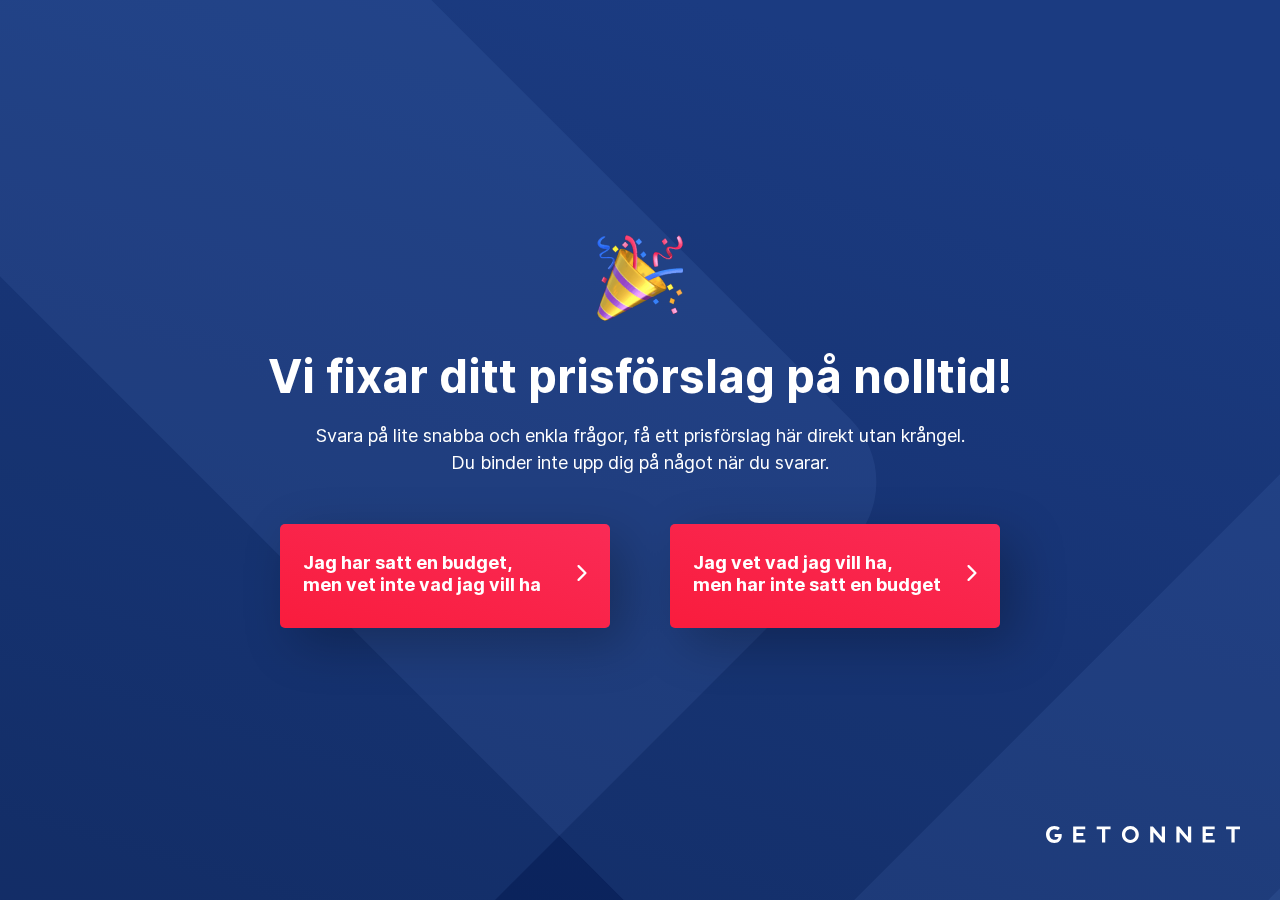
==== norway/index.html @ ba024a78 "further changes" ====
<!doctype html>
<html lang="en">

<head>
    <meta charset="UTF-8">
    <meta name="viewport"
          content="width=device-width, user-scalable=no, initial-scale=1.0, maximum-scale=1.0, minimum-scale=1.0">
    <meta http-equiv="X-UA-Compatible" content="ie=edge">
    <title>Pricing Calculator | GetOnNet</title>
    <!-- font import -->
    <link rel="stylesheet" href="css/inter.css">
    <!-- main styles -->
    <link rel="stylesheet" href="css/app.css">
</head>

<body>
    <!-- START price form -->
    <section id="price-form" data-active-page="1">
        <div class="container">

            <!-- START Header -->
            <div class="header">
                <button id="go-back-btn">
                    <span class="icon">
                        <svg width="8" height="14" viewBox="0 0 8 14" fill="none" xmlns="http://www.w3.org/2000/svg"><path d="M0.287828 6.30489L6.3223 0.28734C6.70617 -0.0956467 7.32854 -0.0956468 7.71222 0.28734C8.09593 0.669986 8.09593 1.2906 7.71222 1.67322L2.37264 6.99783L7.71206 12.3223C8.09577 12.7051 8.09577 13.3256 7.71206 13.7083C7.32835 14.0911 6.70601 14.0911 6.32215 13.7083L0.287673 7.69062C0.0958184 7.4992 -5.89821e-07 7.24859 -6.11741e-07 6.99786C-6.33671e-07 6.74701 0.0960043 6.49622 0.287828 6.30489Z" fill="white"/></svg>
                    </span>
                    <span class="text">Tidigare fråga</span>
                </button>
            </div>
            <!-- END Body -->

            <!-- START Body -->
            <div class="body">

                <!-- === START page 1 === -->
                <div id="page-1" class="form-page show">
                    <div class="icon">
                        <img src="img/page-1-top-icon.png" alt="page one top icon">
                    </div>

                    <div class="section-text">
                        <h2 class="section-title">Vi fixar ditt prisförslag på nolltid!</h2>
                        <p class="para">
                            Svara på lite snabba och enkla frågor, få ett prisförslag här direkt utan krångel.<br />
                            Du binder inte upp dig på något när du svarar.
                        </p>
                    </div>

                    <div class="section-options" id="options-1">
                        <button class="option-button" data-target-page="12" data-form-target="has-budget">
                            <span class="text">
                                Jag har satt en budget,<br>
                                men vet inte vad jag vill ha
                            </span>
                            <span class="iocn">
                                <svg width="10" height="16" viewBox="0 0 10 16" fill="none" xmlns="http://www.w3.org/2000/svg"><path d="M9.23216 8.79208L2.3524 15.6716C1.91477 16.1095 1.20521 16.1095 0.767791 15.6716C0.330333 15.2342 0.330333 14.5246 0.767791 14.0872L6.85532 7.99988L0.767968 1.91276C0.330509 1.47513 0.330509 0.765684 0.767968 0.328226C1.20543 -0.109409 1.91494 -0.109409 2.35258 0.328226L9.23234 7.20786C9.45107 7.4267 9.56031 7.7132 9.56031 7.99985C9.56031 8.28663 9.45086 8.57335 9.23216 8.79208Z" fill="white"/></svg>
                            </span>
                        </button>

                        <button class="option-button" data-target-page="2" data-form-target="no-budget">
                            <span class="text">
                                Jag vet vad jag vill ha,<br>
                                men har inte satt en budget
                            </span>
                            <span class="iocn">
                                <svg width="10" height="16" viewBox="0 0 10 16" fill="none" xmlns="http://www.w3.org/2000/svg"><path d="M9.23216 8.79208L2.3524 15.6716C1.91477 16.1095 1.20521 16.1095 0.767791 15.6716C0.330333 15.2342 0.330333 14.5246 0.767791 14.0872L6.85532 7.99988L0.767968 1.91276C0.330509 1.47513 0.330509 0.765684 0.767968 0.328226C1.20543 -0.109409 1.91494 -0.109409 2.35258 0.328226L9.23234 7.20786C9.45107 7.4267 9.56031 7.7132 9.56031 7.99985C9.56031 8.28663 9.45086 8.57335 9.23216 8.79208Z" fill="white"/></svg>
                            </span>
                        </button>
                    </div>
                </div>
                <!-- === END page 1 === -->

                <!-- === START page 2 === -->
                <div id="page-2" class="form-page">
                    <div class="icon small-mobile">
                        <svg width="167" height="154" viewBox="0 0 167 154" fill="none" xmlns="http://www.w3.org/2000/svg"><g filter="url(#filter0_d)"><path d="M153.29 2.41992H13.7099C9.76522 2.41992 6.42743 5.74708 6.42743 9.67918V137.019C6.42743 140.951 9.76522 144.278 13.7099 144.278H153.29C157.235 144.278 160.572 140.951 160.572 137.019V9.67918C160.269 5.74708 157.235 2.41992 153.29 2.41992Z" stroke="white" stroke-width="3" stroke-miterlimit="10" stroke-linecap="round" stroke-linejoin="round"/><path d="M6.42743 26.0127H160.269" stroke="white" stroke-width="3" stroke-miterlimit="10" stroke-linecap="round" stroke-linejoin="round"/><path d="M22.8129 18.1484C24.9915 18.1484 26.7575 16.3879 26.7575 14.2163C26.7575 12.0446 24.9915 10.2842 22.8129 10.2842C20.6343 10.2842 18.8682 12.0446 18.8682 14.2163C18.8682 16.3879 20.6343 18.1484 22.8129 18.1484Z" fill="white"/><path d="M35.5572 18.1484C37.7358 18.1484 39.5019 16.3879 39.5019 14.2163C39.5019 12.0446 37.7358 10.2842 35.5572 10.2842C33.3786 10.2842 31.6125 12.0446 31.6125 14.2163C31.6125 16.3879 33.3786 18.1484 35.5572 18.1484Z" fill="white"/><path d="M48.3015 18.1484C50.48 18.1484 52.2461 16.3879 52.2461 14.2163C52.2461 12.0446 50.48 10.2842 48.3015 10.2842C46.1229 10.2842 44.3568 12.0446 44.3568 14.2163C44.3568 16.3879 46.1229 18.1484 48.3015 18.1484Z" fill="white"/><path d="M59.5285 100.42L40.7156 85.9013L59.5285 71.0803" stroke="white" stroke-width="3" stroke-miterlimit="10" stroke-linecap="round" stroke-linejoin="round"/><path d="M107.471 71.0803L126.284 85.9013L107.471 100.42" stroke="white" stroke-width="3" stroke-miterlimit="10" stroke-linecap="round" stroke-linejoin="round"/><path d="M77.7347 111.309L89.2652 60.4939" stroke="white" stroke-width="3" stroke-miterlimit="10" stroke-linecap="round" stroke-linejoin="round"/></g><defs><filter id="filter0_d" x="0" y="0" width="167" height="155" filterUnits="userSpaceOnUse" color-interpolation-filters="sRGB"><feFlood flood-opacity="0" result="BackgroundImageFix"/><feColorMatrix in="SourceAlpha" type="matrix" values="0 0 0 0 0 0 0 0 0 0 0 0 0 0 0 0 0 0 127 0"/><feOffset dy="4"/><feGaussianBlur stdDeviation="2"/><feColorMatrix type="matrix" values="0 0 0 0 0 0 0 0 0 0 0 0 0 0 0 0 0 0 0.25 0"/><feBlend mode="normal" in2="BackgroundImageFix" result="effect1_dropShadow"/><feBlend mode="normal" in="SourceGraphic" in2="effect1_dropShadow" result="shape"/></filter></defs></svg>
                    </div>

                    <div class="section-text">
                        <h2 class="section-title">Hur många sidor behöver din hemsida?</h2>
                        <p class="para">
                            Exempel på sidor kan vara Hem, Om oss, Tjänster, Kontakt etc.
                        </p>
                    </div>

                    <div class="section-options" id="options-2">
                        <button class="option-button" data-target-page="3" data-price="7000"
                                data-price-name="page2" data-formval="1-3" data-formkey="4">
                            <span class="text">1-3</span>
                        </button>

                        <button class="option-button" data-target-page="3" data-price="13000"
                                data-price-name="page2" data-formval="3-5" data-formkey="4">
                            <span class="text">3-5</span>
                        </button>

                        <button class="option-button" data-target-page="3" data-price="17000"
                                data-price-name="page2" data-formval="5-10" data-formkey="4">
                            <span class="text">5-10</span>
                        </button>

                        <button class="option-button" data-target-page="3" data-price="25000"
                                data-price-name="page2" data-formval="10+" data-formkey="4">
                            <span class="text">10+</span>
                        </button>
                    </div>
                </div>
                <!-- === END page 2 === -->

                <!-- === START page 3 === -->
                <div id="page-3" class="form-page">
                    <div class="icon">
                        <img src="img/page-3-image.png" alt="browsers">
                    </div>

                    <div class="section-text">
                        <h2 class="section-title">Vilken typ av webbdesign är du ute efter?</h2>
                        <p class="para">
                            Våra designers är med er från början till slut i vår process.
                        </p>
                    </div>

                    <div class="section-options" id="options-3">

                        <button class="option-button-3" data-price="3000" data-formval="Enkelt">
                            <label>
                                <input type="radio" name="kind-of-design" checked>
                                <span class="text">Enkelt</span>
                                <span class="tooltip">
                                    Med <b>hög kvalité</b> går vi genom er design i flera instanser, för att det ska bli exakt så ni tänkt er.
                                </span>
                            </label>
                        </button>

                        <button class="option-button-3" data-price="5000" data-formval="Delikat">
                            <label>
                                <input type="radio" name="kind-of-design">
                                <span class="text">Delikat</span>
                                <span class="tooltip">
                                    Med <b>hög kvalité</b> går vi genom er design i flera instanser, för att det ska bli exakt så ni tänkt er.
                                </span>
                            </label>
                        </button>

                        <button class="option-button-3" data-price="10000" data-formval="Modern">
                            <label>
                                <input type="radio" name="kind-of-design">
                                <span class="text">Modern</span>
                                <span class="tooltip">
                                    Med <b>hög kvalité</b> går vi genom er design i flera instanser, för att det ska bli exakt så ni tänkt er.
                                </span>
                            </label>
                        </button>

                        <button class="option-button-3" data-price="20000" data-formval="Hög kvalité">
                            <label>
                                <input type="radio" name="kind-of-design">
                                <span class="text">Hög kvalité</span>
                                <span class="tooltip">
                                    Med <b>hög kvalité</b> går vi genom er design i flera instanser, för att det ska bli exakt så ni tänkt er.
                                </span>
                            </label>
                        </button>

                        <button class="option-button-3" data-price="100000" data-formval="Världsklass">
                            <label>
                                <input type="radio" name="kind-of-design">
                                <span class="text">Världsklass</span>
                                <span class="tooltip">
                                    Med <b>hög kvalité</b> går vi genom er design i flera instanser, för att det ska bli exakt så ni tänkt er.
                                </span>
                            </label>
                        </button>
                    </div>

                    <div class="cta">
                        <!-- default price and design quality -->
                        <button class="option-button"
                                data-target-page="4" data-price="3000"
                                data-price-name="page3" data-formval="Enkelt" data-formkey="5">
                            Nästa
                        </button>
                    </div>
                </div>
                <!-- === END page 3 === -->

                <!-- === START page 4 === -->
                <div id="page-4" class="form-page">
                    <div class="icon">
                        <img src="img/page-4-icon.png" alt="browsers">
                    </div>

                    <div class="section-text">
                        <h2 class="section-title">Ska hemsidan ta emot betalningar?</h2>
                        <p class="para">
                            Som till exempel en webbshop eller försäljning av en tjänst eller produkt.
                        </p>
                    </div>

                    <div class="section-options" id="options-4">
                        <button class="option-button" data-target-page="5" data-price="20000"
                                data-price-name="page4" data-formval="Ja" data-formkey="6">
                            <span class="text">Ja</span>
                        </button>

                        <button class="option-button" data-target-page="5" data-price="0"
                                data-price-name="page4" data-formval="Nej" data-formkey="6">
                            <span class="text">Nej</span>
                        </button>
                    </div>
                </div>
                <!-- === END page 4 === -->

                <!-- === START page 5 === -->
                <div id="page-5" class="form-page">
                    <div class="icon small-mobile">
                        <img src="img/page-5-icon.png" alt="browsers">
                    </div>

                    <div class="section-text">
                        <h2 class="section-title">Behöver du hjälp att ta fram inehåll till hemsidan?</h2>
                        <p class="para">
                            Som till exempel texter, bilder, illustrationer, filmer etc.
                        </p>
                    </div>

                    <div class="section-options" id="options-5">
                        <button class="option-button" data-target-page="7" data-price="0"
                                data-price-name="page5" data-formval="Gör själv" data-formkey="7">
                            <span class="text">Gör själv</span>
                        </button>

                        <button class="option-button" data-target-page="6" data-price="0"
                                data-price-name="page5" data-formval="Behöver hjälp" data-formkey="7">
                            <span class="text">Behöver hjälp</span>
                        </button>
                    </div>
                </div>
                <!-- === END page 5 === -->

                <!-- === START page 6 === -->
                <div id="page-6" class="form-page">
                    <div class="icon">
                        <!-- <img src="img/page-5-icon.png" alt="browsers"> -->
                    </div>

                    <div class="section-text">
                        <h2 class="section-title">Vad för typ av innehåll behöver du?</h2>
                        <p class="para">
                            Vi har lång erfarenhet av att producera innehåll tilll hemsidor.
                        </p>
                    </div>

                    <div class="section-options" id="options-6">
                        <div class="check-option">
                            <input type="checkbox" name="extra-assets" id="asset-text"
                                   value="5000" data-formval="Text" data-formkey="8.1">
                            <label for="asset-text">Text</label>
                        </div>

                        <div class="check-option">
                            <input type="checkbox" name="extra-assets" id="asset-blide-photo"
                                   value="3000" data-formval="Bilder/Foto" data-formkey="8.2">
                            <label for="asset-blide-photo">Bilder/Foto</label>
                        </div>

                        <div class="check-option">
                            <input type="checkbox" name="extra-assets" id="asset-film-video"
                                   value="15000" data-formval="Film/Video" data-formkey="8.3">
                            <label for="asset-film-video">Film/Video</label>
                        </div>
                    </div>

                    <div class="cta">
                        <button class="option-button" data-target-page="7"
                                data-price="0" data-price-name="page6" data-formval="[]">
                            <span class="text">Nästa</span>
                        </button>
                    </div>
                </div>
                <!-- === END page 6 === -->


                <!-- === START page 7 === -->
                <div id="page-7" class="form-page">
                    <div class="icon">
                        <img src="img/page-7-icon.png" alt="browsers">
                    </div>

                    <div class="section-text">
                        <h2 class="section-title">Ska hemsidan integreras med något annat system?</h2>
                        <p class="para">
                            Som till exempel ordersystem.
                        </p>
                    </div>

                    <div class="section-options" id="options-7">
                        <button class="option-button option-button--small" data-target-page="8"
                                data-price="10000" data-price-name="page7" data-formval="Ja" data-formkey="9">
                            <span class="text">Ja</span>
                        </button>

                        <button class="option-button option-button--small" data-target-page="8"
                                data-price="0" data-price-name="page7" data-formval="Nej" data-formkey="9">
                            <span class="text">Nej</span>
                        </button>

                        <button class="option-button option-button--small" data-target-page="8"
                                data-price="0" data-price-name="page7" data-formval="Vet ej" data-formkey="9">
                            <span class="text">Vet ej</span>
                        </button>
                    </div>
                </div>
                <!-- === END page 7 === -->

                <!-- === START page 8 === -->
                <div id="page-8" class="form-page">
                    <div class="icon">
                        <!-- <img src="img/page-7-icon.png" alt="browsers"> -->
                    </div>

                    <div class="section-text">
                        <h2 class="section-title">Behöver du support & hosting efter sidan är levererad?</h2>
                        <p class="para">
                            Med våra support & hosting paket sköter vi underhåll, hosting & uppdatering av hemsidan,<br>
                            så ni kan fokusera på det ni är bäst på.
                        </p>
                    </div>

                    <div class="section-options" id="options-8">
                        <button class="option-button option-button--small" data-target-page="9"
                                data-formval="Ja" data-formkey="10">
                            <span class="text">Ja</span>
                        </button>

                        <button class="option-button option-button--small" data-target-page="10"
                                data-formval="Nej" data-formkey="10">
                            <span class="text">Nej</span>
                        </button>

                        <button class="option-button option-button--small" data-target-page="10"
                                data-formval="Vet ej" data-formkey="10">
                            <span class="text">Vet ej</span>
                        </button>
                    </div>
                </div>
                <!-- === END page 8 === -->

                <!-- === START page 9 === -->
                <div id="page-9" class="form-page">
                    <div class="icon">
                        <!-- <img src="img/page-7-icon.png" alt="browsers"> -->
                    </div>

                    <div class="section-text">
                        <h2 class="section-title">Vilket av våra paket tror du skulle passa dig bäst?</h2>
                        <p class="para">
                            Lorem ipsum dolor.
                        </p>
                    </div>

                    <div class="section-options" id="options-9">
                        <!-- price plan START -->
                        <label class="card-check" data-formval="Start" data-formkey="11">
                            <input type="radio" name="select-price">

                            <span class="card">
                                <span class="plan-header">
                                    <span class="plan-title">Start</span>
                                    <span class="plan-price">
                                        <span class="num">99 kr</span>
                                        <span class="time">/ månad</span>
                                    </span>
                                </span>

                                <span class="plan-details">
                                    <span class="plan-details-line">
                                        <span class="left">Webhotell</span>
                                        <span class="right">10GB + Mailboks</span>
                                    </span>

                                    <span class="plan-details-line">
                                        <span class="left">Support</span>
                                        <span class="right">1 time/mnd</span>
                                    </span>

                                    <span class="plan-details-line">
                                        <span class="left">Support respons</span>
                                        <span class="right">Innen 24 timer</span>
                                    </span>

                                    <span class="plan-selected">
                                        <span class="icon">
                                            <svg width="6" height="6" viewBox="0 0 6 6" fill="none" xmlns="http://www.w3.org/2000/svg"><path d="M5.25532 1.06327L2.28133 4.06011L0.922349 2.68918C0.761504 2.52692 0.502182 2.52692 0.341337 2.68918C0.180492 2.85144 0.180492 3.11304 0.341337 3.2753L1.98918 4.93763C2.06796 5.01711 2.173 5.06016 2.27804 5.06016C2.38309 5.06016 2.48813 5.02042 2.56691 4.93763L5.83633 1.64608C5.99718 1.48382 5.99718 1.22222 5.83633 1.05996C5.67549 0.901014 5.41617 0.901014 5.25532 1.06327Z" fill="white"/></svg>
                                        </span>
                                        <span class="text">Gratis migrering</span>
                                    </span>
                                </span>
                            </span>
                        </label>
                        <!-- price plan END -->
                        <!-- price plan START -->
                        <label class="card-check" data-formval="Business" data-formkey="11">
                            <input type="radio" name="select-price" checked>

                            <span class="card">
                                <span class="plan-header">
                                    <span class="plan-title">Business</span>
                                    <span class="plan-price">
                                        <span class="num">499 kr</span>
                                        <span class="time">/ månad</span>
                                    </span>
                                </span>

                                <span class="plan-details">
                                    <span class="plan-details-line">
                                        <span class="left">Webhotell</span>
                                        <span class="right">20GB + Mailboks</span>
                                    </span>

                                    <span class="plan-details-line">
                                        <span class="left">Support</span>
                                        <span class="right">2 time/mnd</span>
                                    </span>

                                    <span class="plan-details-line">
                                        <span class="left">Support respons</span>
                                        <span class="right">Innen 8 timer</span>
                                    </span>

                                    <span class="plan-selected">
                                        <span class="icon">
                                            <svg width="6" height="6" viewBox="0 0 6 6" fill="none" xmlns="http://www.w3.org/2000/svg"><path d="M5.25532 1.06327L2.28133 4.06011L0.922349 2.68918C0.761504 2.52692 0.502182 2.52692 0.341337 2.68918C0.180492 2.85144 0.180492 3.11304 0.341337 3.2753L1.98918 4.93763C2.06796 5.01711 2.173 5.06016 2.27804 5.06016C2.38309 5.06016 2.48813 5.02042 2.56691 4.93763L5.83633 1.64608C5.99718 1.48382 5.99718 1.22222 5.83633 1.05996C5.67549 0.901014 5.41617 0.901014 5.25532 1.06327Z" fill="white"/></svg>
                                        </span>
                                        <span class="text">Gratis migrering</span>
                                    </span>
                                </span>
                            </span>
                        </label>
                        <!-- price plan END -->
                        <!-- price plan START -->
                        <label class="card-check" data-formval="Pro" data-formkey="11">
                            <input type="radio" name="select-price">

                            <span class="card">
                                <span class="plan-header">
                                    <span class="plan-title">Pro</span>
                                    <span class="plan-price">
                                        <span class="num">990 kr</span>
                                        <span class="time">/ månad</span>
                                    </span>
                                </span>

                                <span class="plan-details">
                                    <span class="plan-details-line">
                                        <span class="left">Webhotell</span>
                                        <span class="right">50GB + Mailboks</span>
                                    </span>

                                    <span class="plan-details-line">
                                        <span class="left">Support</span>
                                        <span class="right">3 time/mnd</span>
                                    </span>

                                    <span class="plan-details-line">
                                        <span class="left">Support respons</span>
                                        <span class="right">Innen 4 timer</span>
                                    </span>

                                    <span class="plan-selected">
                                        <span class="icon">
                                            <svg width="6" height="6" viewBox="0 0 6 6" fill="none" xmlns="http://www.w3.org/2000/svg"><path d="M5.25532 1.06327L2.28133 4.06011L0.922349 2.68918C0.761504 2.52692 0.502182 2.52692 0.341337 2.68918C0.180492 2.85144 0.180492 3.11304 0.341337 3.2753L1.98918 4.93763C2.06796 5.01711 2.173 5.06016 2.27804 5.06016C2.38309 5.06016 2.48813 5.02042 2.56691 4.93763L5.83633 1.64608C5.99718 1.48382 5.99718 1.22222 5.83633 1.05996C5.67549 0.901014 5.41617 0.901014 5.25532 1.06327Z" fill="white"/></svg>
                                        </span>
                                        <span class="text">Gratis migrering</span>
                                    </span>
                                </span>
                            </span>
                        </label>
                        <!-- price plan END -->
                        <!-- price plan START -->
                        <label class="card-check" data-formval="Custom" data-formkey="11">
                            <input type="radio" name="select-price">

                            <span class="card">
                                <span class="plan-header">
                                    <span class="plan-title">Custom</span>
                                    <span class="plan-price">
                                        <span class="num">1990 kr</span>
                                        <span class="time">/ månad</span>
                                    </span>
                                </span>

                                <span class="plan-details">
                                    <span class="plan-details-line">
                                        <span class="left">Webhotell</span>
                                        <span class="right">100GB + Mailboks</span>
                                    </span>

                                    <span class="plan-details-line">
                                        <span class="left">Support</span>
                                        <span class="right">10 time/mnd</span>
                                    </span>

                                    <span class="plan-details-line">
                                        <span class="left">Support respons</span>
                                        <span class="right">Innen 4 timer</span>
                                    </span>

                                    <span class="plan-selected">
                                        <span class="icon">
                                            <svg width="6" height="6" viewBox="0 0 6 6" fill="none" xmlns="http://www.w3.org/2000/svg"><path d="M5.25532 1.06327L2.28133 4.06011L0.922349 2.68918C0.761504 2.52692 0.502182 2.52692 0.341337 2.68918C0.180492 2.85144 0.180492 3.11304 0.341337 3.2753L1.98918 4.93763C2.06796 5.01711 2.173 5.06016 2.27804 5.06016C2.38309 5.06016 2.48813 5.02042 2.56691 4.93763L5.83633 1.64608C5.99718 1.48382 5.99718 1.22222 5.83633 1.05996C5.67549 0.901014 5.41617 0.901014 5.25532 1.06327Z" fill="white"/></svg>
                                        </span>
                                        <span class="text">Gratis migrering</span>
                                    </span>
                                </span>
                            </span>
                        </label>
                        <!-- price plan END -->
                    </div>

                    <div class="cta">
                        <button id="show-price-btn" class="option-button option-button--small"
                                data-target-page="10" data-formval="Business" data-formkey="11">
                            <span class="text">Nästa</span>
                        </button>
                    </div>
                </div>
                <!-- === END page 9 === -->

                <!-- === START page 10 === -->
                <div id="page-10" class="form-page">
                    <div class="icon">
                        <!-- <img src="img/page-7-icon.png" alt="browsers"> -->
                    </div>

                    <div class="section-text">
                        <h2 class="section-title">Ditt resultat</h2>

                        <div id="total-price">
                            <div class="text">Hemsida från:</div>
                            <div class="num" id="display-project-total">19 995 kr</div>
                        </div>

                        <p class="para">
                            Baserat på de kriterier du har fyllt i, har vi svårt att ge dig ett exakt pris online. För att kunna ge dig ett exakt pris erbjuder vi dig en <b>kostandsfri</b> konsultation och offert.
                            <br>
                            <br>
                            Fyll i formuläret här under så kontakta vi dig och har ett <b>förutsättningslöst</b> samtal!
                        </p>
                    </div>

                    <div class="section-options" id="options-10">
                        <form class="options-form-wrap" id="main-form">
                            <div id="price-badge">
                                <div class="text">JUST NU</div>
                                <div class="num">2995:-</div>
                                <div class="text">RABATT</div>
                            </div>

                            <div class="field">
                                <input type="text" placeholder="Namn" id="name" data-formkey="16" required>
                            </div>

                            <div class="field">
                                <input type="tel" placeholder="Telefon" id="phone" data-formkey="14" required>
                            </div>

                            <div class="field">
                                <input type="email" placeholder="E-post" id="email" data-formkey="13" required>
                            </div>

                            <button class="form_submit_btn" type="submit">
                                <span class="text">Skicka</span>
                            </button>

                            <div class="para">
                                Du förbinder dig inte till något när du fyller i formuläret. Genom att klicka på knappen accepterar du vår
                                <a href="#">integritetspolicy</a>. För att kunna ge en offert med exakt pris behöver vi kunna kontakta dig.
                            </div>
                        </form>
                    </div>
                </div>
                <!-- === END page 10 === -->

                <!-- === START page 11 === -->
                <div id="page-11" class="form-page">
                    <div class="icon">
                        <svg width="100" height="100" viewBox="0 0 100 100" fill="none" xmlns="http://www.w3.org/2000/svg">
                            <path fill-rule="evenodd" clip-rule="evenodd" d="M0 50C0 22.4288 22.4308 0 50 0C77.5692 0 100 22.4288 100 50C100 77.5712 77.5692 100 50 100C22.4308 100 0 77.5712 0 50ZM3.84615 50C3.84615 75.4481 24.5519 96.1538 50 96.1538C75.4481 96.1538 96.1538 75.4481 96.1538 50C96.1538 24.5519 75.4481 3.84615 50 3.84615C24.5519 3.84615 3.84615 24.5519 3.84615 50Z" fill="white"/>
                            <path d="M73.5611 29.4923L44.0053 62.7423L26.1995 48.4981C25.3726 47.8346 24.1592 47.9711 23.4976 48.7981C22.8342 49.6288 22.9688 50.8384 23.7976 51.5019L43.0284 66.8865C43.3822 67.1692 43.8072 67.3077 44.2303 67.3077C44.7611 67.3077 45.2899 67.0884 45.6688 66.6615L76.438 32.0461C77.1438 31.2538 77.0726 30.0365 76.2784 29.3327C75.4822 28.625 74.2688 28.6961 73.5611 29.4923Z" fill="white"/>
                        </svg>
                    </div>

                    <div class="section-text">
                        <h2 class="section-title">
                            <b>Allt klart!</b>
                            <br>
                            Din förfrågan är mottagen.
                        </h2>
                        <p class="para">
                            Vi kommer återkomma till dig så fort som möjligt så vi kan ge dig en slutgiltig offert.
                        </p>
                    </div>

                    <div class="section-options" id="options-11">
                        <a href="https://getonnet.se/" class="mpf-btn">
                            <span class="text">Till Getonnet.se</span>
                        </a>
                    </div>
                </div>
                <!-- === END page 11 === -->

                <!-- ============================= form 1 END ==================== -->

                <!-- ============================= form 2 START ====================== -->

                <!-- === START page 12 === -->
                <div id="page-12" class="form-page">
                    <div class="icon">
                        <img src="img/page-12-icon-rocket.png" alt="">
                    </div>

                    <div class="section-text">
                        <h2 class="section-title">
                            När vill du sätta igång ditt projekt?
                        </h2>
                        <p class="para">
                            Observera vid express leverans kommer priset öka något.
                        </p>
                    </div>

                    <div class="section-options" id="options-12">
                        <button class="option-button" data-target-page="13" data-price="0"
                                data-price-name="page12" data-formval="Ingen brådska" data-formkey="1">
                            <span class="text">Ingen brådska</span>
                        </button>
                        <button class="option-button" data-target-page="13" data-price="0"
                                data-price-name="page12" data-formval="Så fort som möjligt" data-formkey="1">
                            <span class="text">Så fort som möjligt</span>
                        </button>
                        <button class="option-button" data-target-page="13" data-price="0"
                                data-price-name="page12" data-formval="Nu! (Express leverans)" data-formkey="1">
                            <span class="text">Nu! (Express leverans)</span>
                        </button>
                    </div>
                </div>
                <!-- === END page 12 === -->

                <!-- === START page 13 === -->
                <div id="page-13" class="form-page">
                    <div class="icon">
                        <!-- <img src="img/page-7-icon.png" alt="">-->
                    </div>

                    <div class="section-text">
                        <h2 class="section-title">
                            Vad är din budget för projektet?
                        </h2>
                        <p class="para">
                            Ange din ungefärliga budget för det här projektet.
                        </p>
                    </div>

                    <div class="section-options" id="options-13">
                        <button class="option-button" data-target-page="14" data-price="0"
                                data-price-name="page13" data-formval="0 - 30 000 kr" data-formkey="2">
                            <span class="icon">
                                <svg width="47" height="28" viewBox="0 0 47 28" fill="none" xmlns="http://www.w3.org/2000/svg"><path d="M0 5V11.7C0 15.4 11.8 16.7 19.7 16.7C26.7 16.7 36.8 15.7 39 12.9C44.4 13.9 45.6 15.1 45.6 15.5C45.6 16.7 39.3 19 27.3 19C22.2 19 17.2 18.5 13.7 17.7H13.6C13.6 17.7 13.6 17.7 13.5 17.7C13.5 17.7 13.5 17.7 13.4 17.7C13.3 17.7 13.3 17.7 13.3 17.7H13.2C13.2 17.7 13.1 17.7 13.1 17.8L13 17.9C13 17.9 13 18 12.9 18C12.9 18 12.9 18.1 12.8 18.1C12.8 18.1 12.8 18.1 12.8 18.2C12.8 18.2 12.8 18.2 12.8 18.3C12.8 18.3 12.8 18.3 12.8 18.4V24.1C10.3 23.4 9 22.7 9 22.1V17.4C9 17 8.7 16.7 8.3 16.7C7.9 16.7 7.6 17 7.6 17.4V22.1C7.6 22.2 7.6 22.3 7.6 22.4C7.9 23.1 8.3 23.6 8.7 23.9C8.8 23.9 8.8 24 8.9 24C9.1 24.1 9.2 24.2 9.4 24.3C13 26.3 21.3 27.1 27.3 27.1C35.2 27.1 47 25.8 47 22.1V15.4C47 13.6 44.4 12.3 39.4 11.4V5C39.4 1.3 27.6 0 19.7 0C11.8 0 0 1.3 0 5ZM18.4 25.1C16.9 24.9 15.5 24.7 14.4 24.4V19.2C15.6 19.5 17 19.7 18.4 19.9V25.1ZM23.9 25.6C22.4 25.5 21.1 25.4 19.8 25.3V20.1C21.1 20.2 22.5 20.3 23.9 20.4V25.6ZM34.9 25.3C33.6 25.4 32.3 25.5 30.8 25.6V22.7C30.8 22.3 30.5 22 30.1 22C29.7 22 29.4 22.3 29.4 22.7V25.7C28.7 25.7 28.1 25.7 27.4 25.7C26.7 25.7 26 25.7 25.4 25.7V20.5C26.1 20.5 26.7 20.5 27.4 20.5C29.7 20.5 32.4 20.4 34.9 20.1V25.3ZM40.4 24.5C39.2 24.8 37.9 25 36.3 25.2V20C37.7 19.8 39.1 19.6 40.4 19.4V24.5ZM45.6 17.5V22.1C45.6 22.7 44.3 23.4 41.8 24.1V18.9C43.4 18.5 44.7 18.1 45.6 17.5ZM28.7 9.5C32.6 9 36.1 8.2 38 7V11.6C38 12.2 36.7 12.9 34.2 13.6V10.7C34.2 10.3 33.9 10 33.5 10C33.1 10 32.8 10.3 32.8 10.7V14C31.6 14.3 30.3 14.5 28.7 14.7V9.5ZM23.2 9.9C24.5 9.8 25.9 9.8 27.3 9.6V14.8C26 14.9 24.7 15 23.2 15.1V9.9ZM12.2 9.6C13.5 9.7 14.9 9.8 16.2 9.9V13C16.2 13.4 16.5 13.7 16.9 13.7C17.3 13.7 17.6 13.4 17.6 13V10C18.3 10 19 10 19.6 10C20.3 10 20.9 10 21.6 10V15.2C20.9 15.2 20.3 15.2 19.6 15.2C16.8 15.2 14.3 15.1 12.1 14.9V9.6H12.2ZM6.7 8.8C8 9.1 9.3 9.3 10.7 9.4V14.6C9.2 14.4 7.8 14.2 6.7 13.9V8.8ZM1.5 7C2.4 7.6 3.7 8.1 5.3 8.5V13.7C2.8 13 1.5 12.2 1.5 11.7V7ZM1.5 5C1.5 3.8 7.8 1.5 19.8 1.5C31.7 1.5 38 3.8 38 5C38 6.2 31.7 8.5 19.7 8.5C7.7 8.5 1.5 6.2 1.5 5Z" fill="white"/></svg>
                            </span>
                            <span class="text">0 - 30 000 kr</span>
                        </button>

                        <button class="option-button" data-target-page="14" data-price="0"
                                data-price-name="page13" data-formval="30 - 50 000 kr" data-formkey="2">
                            <span class="icon">
                                <svg width="48" height="48" viewBox="0 0 48 48" fill="none" xmlns="http://www.w3.org/2000/svg"><path d="M27.4 0C19.4 0 7.6 1.3 7.6 5V11.4C2.5 12.3 0 13.7 0 15.4V22C0 25.7 11.8 27 19.7 27C26.3 27 35.5 26.1 38.5 23.7C41.9 24.5 42.8 25.5 42.8 25.8C42.8 27 36.5 29.3 24.5 29.3C17.5 29.3 10.9 28.4 7.8 27C7.4 26.8 7 27 6.8 27.4C6.6 27.8 6.8 28.2 7.2 28.4C9.1 29.2 12 29.9 15.5 30.3V35.5C14 35.3 12.6 35.1 11.4 34.8V31.6C11.4 31.2 11.1 30.9 10.7 30.9C10.3 30.9 10 31.2 10 31.6V34.5C7.5 33.8 6.2 33 6.2 32.5V29.7C6.2 29.3 5.9 29 5.5 29C5.1 29 4.8 29.3 4.8 29.7V32.5C4.8 32.8 4.9 33.1 5.1 33.4C3 34.2 2 35.1 2 36.3V43C2 46.7 13.8 48 21.7 48C22.6 48 23.6 48 24.5 48C24.6 48 24.6 48 24.6 48H24.7L24.8 47.9C24.8 47.9 24.9 47.9 24.9 47.8L25 47.7L25.1 47.6V47.5V47.4V41.5C26.5 41.4 27.9 41.4 29.2 41.2V46.4C28.8 46.4 28.4 46.5 28 46.5C27.6 46.5 27.3 46.9 27.3 47.3C27.3 47.7 27.7 48 28 48C28 48 28 48 28.1 48C32.1 47.7 41.4 46.6 41.4 43.2V37.6C41.4 37.2 41.1 36.9 40.7 36.9C40.3 36.9 40 37.2 40 37.6V43C40 43.4 38.9 44.3 36.2 45V39.9C36.9 39.7 37.5 39.5 38.1 39.3C38.5 39.2 38.7 38.7 38.5 38.4C38.4 38 37.9 37.8 37.6 38C34.2 39.2 28.1 40 21.7 40C9.7 40 3.4 37.7 3.4 36.5C3.4 36.2 4 35.5 6.3 34.8C9.7 36.9 18.3 37.7 24.5 37.7C32.4 37.7 44.2 36.4 44.2 32.7V26.1C44.2 24.7 42.6 23.6 39.4 22.7C39.4 22.6 39.5 22.4 39.5 22.3V17.6C39.5 17.2 39.2 16.9 38.8 16.9C38.4 16.9 38.1 17.2 38.1 17.6V22.3C38.1 22.9 36.8 23.6 34.3 24.3V18.6V18.5V18.4C34.3 18.4 34.3 18.4 34.3 18.3C34.3 18.3 34.3 18.2 34.2 18.2C34.2 18.2 34.2 18.1 34.1 18.1L34 18L33.9 17.9H33.8H33.7C33.7 17.9 33.7 17.9 33.6 17.9H33.5H33.4C29.9 18.7 24.9 19.2 19.8 19.2C7.8 19.2 1.5 16.9 1.5 15.7C1.5 15.3 2.7 14 8.1 13.1C10.3 15.9 20.4 16.9 27.4 16.9C35.3 16.9 47.1 15.6 47.1 11.9V5C47.1 1.3 35.3 0 27.4 0ZM30.6 40.8C32.1 40.6 33.4 40.4 34.7 40.2V45.4C33.6 45.6 32.2 45.9 30.6 46.1V40.8ZM8.6 40.2C9.9 40.5 11.2 40.7 12.7 40.8V43.9C12.7 44.3 13 44.6 13.4 44.6C13.8 44.6 14.1 44.3 14.1 43.9V40.9C16.7 41.2 19.3 41.3 21.6 41.3C22.3 41.3 23 41.3 23.6 41.3V46.5C22.9 46.5 22.3 46.5 21.6 46.5C20.9 46.5 20.2 46.5 19.6 46.5V43.5C19.6 43.1 19.3 42.8 18.9 42.8C18.5 42.8 18.2 43.1 18.2 43.5V46.4C14.2 46.2 11 45.8 8.6 45.3V40.2ZM7.1 39.8V45C4.6 44.3 3.3 43.5 3.3 43V38.4C4.3 39 5.6 39.4 7.1 39.8ZM21 36C19.5 35.9 18.2 35.9 16.9 35.7V30.5C18.2 30.6 19.6 30.7 21 30.8V36ZM26.5 36.1C25.8 36.1 25.2 36.1 24.5 36.1C23.8 36.1 23.1 36.1 22.5 36.1V30.9C23.2 30.9 23.8 30.9 24.5 30.9C25.2 30.9 25.8 30.9 26.5 30.9V36.1ZM32 35.8C30.8 35.9 29.4 36 28 36V30.8C29.3 30.7 30.7 30.6 32.1 30.5V35.8H32ZM42.8 32.6C42.8 33.5 39.6 34.9 33.5 35.6V30.4C34.9 30.2 36.3 30 37.6 29.8V32.7C37.6 33.1 37.9 33.4 38.3 33.4C38.7 33.4 39 33 39 32.6V29.4C40.5 29 41.9 28.5 42.8 27.9V32.6ZM28.7 19.9C30.2 19.7 31.5 19.5 32.8 19.3V24.5C31.6 24.8 30.3 25 28.7 25.2V19.9ZM23.2 20.4C24.6 20.3 26 20.2 27.3 20.1V25.3C26.1 25.4 24.7 25.5 23.2 25.6V20.4ZM12.2 20.1C14.8 20.4 17.4 20.5 19.7 20.5C20.4 20.5 21.1 20.5 21.7 20.5V25.7C21 25.7 20.4 25.7 19.7 25.7C19 25.7 18.3 25.7 17.7 25.7V22.7C17.7 22.3 17.4 22 17 22C16.6 22 16.3 22.3 16.3 22.7V25.6C14.8 25.5 13.5 25.5 12.2 25.3V20.1ZM6.7 19.3C8 19.6 9.3 19.8 10.8 19.9V25.1C9.3 24.9 7.9 24.7 6.7 24.4V19.3ZM5.2 18.9V24.1C2.7 23.4 1.4 22.6 1.4 22.1V17.5C2.4 18.1 3.7 18.5 5.2 18.9ZM18.4 14.7C16.9 14.5 15.5 14.3 14.3 14V10.8C14.3 10.4 14 10.1 13.6 10.1C13.2 10.1 12.9 10.4 12.9 10.8V13.7C10.4 13 9.1 12.3 9.1 11.7V7C11 8.2 14.5 9 18.4 9.4V14.7ZM23.9 15.1C22.4 15 21.1 14.9 19.8 14.8V9.6C21.2 9.7 22.5 9.8 23.9 9.9V15.1ZM34.9 14.9C32.7 15.1 30.2 15.2 27.4 15.2C26.7 15.2 26 15.2 25.4 15.2V10C26.1 10 26.8 10 27.4 10C28 10 28.7 10 29.4 10V13C29.4 13.4 29.7 13.7 30.1 13.7C30.5 13.7 30.8 13.4 30.8 13V9.9C32.1 9.8 33.5 9.7 34.9 9.6V14.9ZM40.4 14C39.2 14.3 37.9 14.5 36.3 14.7V9.5C37.7 9.3 39.1 9.1 40.4 8.9V14ZM45.6 11.7C45.6 12.3 44.3 13 41.8 13.7V8.5C43.3 8.1 44.7 7.6 45.6 7V11.7ZM27.4 8.5C15.4 8.5 9.1 6.2 9.1 5C9.1 3.8 15.4 1.5 27.4 1.5C39.4 1.5 45.6 3.8 45.6 5C45.6 6.2 39.4 8.5 27.4 8.5Z" fill="white"/></svg>
                            </span>
                            <span class="text">30 - 50 000 kr</span>
                        </button>

                        <button class="option-button" data-target-page="14" data-price="0"
                                data-price-name="page13" data-formval="50 - 100 000 kr" data-formkey="2">
                            <span class="icon">
                                <svg width="54" height="46" viewBox="0 0 54 46" fill="none" xmlns="http://www.w3.org/2000/svg"><path d="M0.9 36.2864C1.0125 36.2864 11.3625 35.9515 23.175 37.2913H23.2875C23.7375 37.2913 24.075 36.9563 24.075 36.6214C24.075 36.1748 23.85 35.7282 23.4 35.7282C11.3625 34.2767 0.9 34.6116 0.7875 34.6116C0.3375 34.6116 0 35.0583 0 35.5049C0 35.9515 0.45 36.2864 0.9 36.2864Z" fill="white"/><path d="M53.2125 0H37.9125C37.4625 0 37.125 0.334951 37.125 0.781553C37.125 1.22816 37.4625 1.56311 37.9125 1.56311H44.775C45.1125 5.58252 48.375 8.82039 52.3125 9.15534V18.4223C48.2625 18.7573 45.1125 21.9951 44.6625 26.0146H19.35C18.9 26.0146 18.5625 26.3495 18.5625 26.7961C18.5625 27.2427 18.9 27.5777 19.35 27.5777H48.0375V34.3883C29.25 29.3641 1.125 30.2573 0.7875 30.3689C0.3375 30.3689 0 30.8155 0 31.2621C0 31.7087 0.45 32.0437 0.9 32.0437C1.125 32.0437 24.4125 31.2621 42.6375 34.9466V39.8592C38.7 38.5194 33.975 37.4029 28.6875 36.5097C28.2375 36.3981 27.7875 36.733 27.7875 37.1796C27.675 37.6262 28.0125 38.0728 28.4625 38.0728C31.6125 38.5194 34.5375 39.1893 37.2375 39.8592V44.1019C22.3875 38.2961 1.8 39.0777 0.9 39.0777C0.45 39.0777 0.1125 39.5243 0.1125 39.9709C0.1125 40.4175 0.5625 40.7524 1.0125 40.7524C1.2375 40.7524 23.175 39.9709 37.8 46.1116C37.9125 46.1116 38.025 46.2233 38.1375 46.2233C38.25 46.2233 38.475 46.2233 38.5875 46.1116C38.8125 46 38.925 45.665 38.925 45.4417V40.1942C40.5 40.6408 41.9625 41.0874 43.3125 41.6456C43.425 41.6456 43.5375 41.6456 43.65 41.6456C43.7625 41.6456 43.9875 41.6456 44.1 41.534C44.325 41.4223 44.4375 41.0874 44.4375 40.8641V35.1699C46.0125 35.5049 47.475 35.8398 48.825 36.2864C48.9375 36.2864 48.9375 36.2864 49.05 36.2864C49.275 36.2864 49.3875 36.1748 49.5 36.1748C49.725 36.0631 49.8375 35.7282 49.8375 35.5049V27.6893H53.4375C53.8875 27.6893 54.225 27.3544 54.225 26.9078V0.781553C54 0.334951 53.6625 0 53.2125 0ZM52.3125 26.0146H46.35C46.6875 22.8883 49.1625 20.432 52.3125 20.0971V26.0146ZM52.3125 7.48058C49.1625 7.14563 46.6875 4.68932 46.35 1.56311H52.3125V7.48058Z" fill="white"/><path d="M0.7875 27.5777H13.8375C14.2875 27.5777 14.625 27.2427 14.625 26.7961C14.625 26.3495 14.2875 26.0146 13.8375 26.0146H9.225C8.8875 21.9951 5.625 18.8689 1.575 18.4223V9.15534C5.625 8.82039 8.8875 5.58252 9.225 1.67476H32.4C32.85 1.67476 33.1875 1.33981 33.1875 0.893204C33.1875 0.446602 32.9625 0 32.4 0H0.7875C0.3375 0 0 0.334951 0 0.781553V26.7961C0 27.2427 0.3375 27.5777 0.7875 27.5777ZM1.6875 1.67476H7.65C7.3125 4.80097 4.8375 7.25728 1.6875 7.59223V1.67476ZM1.6875 20.0971C4.8375 20.432 7.3125 22.8883 7.65 26.0146H1.6875V20.0971Z" fill="white"/><path d="M42.525 17.8641C44.325 17.8641 45.7875 16.4126 45.7875 14.6262V13.0631C45.7875 11.2767 44.325 9.82524 42.525 9.82524H40.95C39.15 9.82524 37.6875 11.2767 37.6875 13.0631V14.6262C37.6875 16.4126 39.15 17.8641 40.95 17.8641H42.525ZM39.2625 14.6262V13.0631C39.2625 12.1699 40.05 11.3883 40.95 11.3883H42.525C43.425 11.3883 44.2125 12.1699 44.2125 13.0631V14.6262C44.2125 15.5194 43.425 16.301 42.525 16.301H40.95C39.9375 16.1893 39.2625 15.5194 39.2625 14.6262Z" fill="white"/><path d="M11.475 9.71359C9.67502 9.71359 8.21252 11.165 8.21252 12.9515V14.5146C8.21252 16.301 9.67502 17.7524 11.475 17.7524H13.05C14.85 17.7524 16.3125 16.301 16.3125 14.5146V12.9515C16.3125 11.165 14.85 9.71359 13.05 9.71359H11.475ZM14.7375 13.0631V14.6262C14.7375 15.5194 13.95 16.301 13.05 16.301H11.475C10.575 16.301 9.78752 15.5194 9.78752 14.6262V13.0631C9.78752 12.1699 10.575 11.3883 11.475 11.3883H13.05C14.0625 11.3883 14.7375 12.0583 14.7375 13.0631Z" fill="white"/></svg>
                            </span>
                            <span class="text">50 - 100 000 kr</span>
                        </button>

                        <button class="option-button" data-target-page="14" data-price="0"
                                data-price-name="page13" data-formval="100 000 kr +" data-formkey="2">
                            <span class="icon">
                                <svg width="60" height="41" viewBox="0 0 60 41" fill="none" xmlns="http://www.w3.org/2000/svg"><path d="M0.875 31.2202H19C19.5 31.2202 19.875 30.844 19.875 30.3425C19.875 29.841 19.5 29.4648 19 29.4648H0.875C0.375 29.4648 0 29.841 0 30.3425C0 30.844 0.375 31.2202 0.875 31.2202Z" fill="white"/><path d="M8.25 39.1193H0.875C0.375 39.1193 0 39.4954 0 39.9969C0 40.4985 0.375 40.8746 0.875 40.8746H8.25C8.75 40.8746 9.125 40.4985 9.125 39.9969C9.125 39.4954 8.75 39.1193 8.25 39.1193Z" fill="white"/><path d="M59.125 24.5749H49.875C49.375 24.5749 49 24.9511 49 25.4526C49 25.9541 49.375 26.3303 49.875 26.3303H59.125C59.625 26.3303 60 25.9541 60 25.4526C60 24.9511 59.625 24.5749 59.125 24.5749Z" fill="white"/><path d="M59.125 39.1193H40.875C40.375 39.1193 40 39.4954 40 39.9969C40 40.4985 40.375 40.8746 40.875 40.8746H59C59.5 40.8746 59.875 40.4985 59.875 39.9969C60 39.4954 59.625 39.1193 59.125 39.1193Z" fill="white"/><path d="M59.125 19.685H37V16.6758H59.125C59.5 16.6758 59.75 16.5505 59.875 16.1743C60 15.9235 60 15.5474 59.875 15.2966L51.375 0.501529C51.25 0.125382 50.875 0 50.625 0H34.375H29.375C28.875 0 28.5 0.376147 28.5 0.877676C28.5 1.3792 28.875 1.75535 29.375 1.75535H33.5L35.125 15.6728V39.1193H24.875V16.6758H31.625C32.125 16.6758 32.5 16.2997 32.5 15.7982C32.5 15.2966 32.125 14.9205 31.625 14.9205H25L26.625 1.12844V1.00306V0.877676C26.625 0.877676 26.625 0.752294 26.5 0.752294C26.5 0.752294 26.5 0.626911 26.375 0.626911L26.25 0.501529L26.125 0.376147H26H25.875H9.625C9.125 0 8.75 0.125382 8.625 0.501529L0.125 15.2966C0 15.5474 0 15.9235 0.125 16.1743C0.25 16.4251 0.625 16.6758 0.875 16.6758H19C19.5 16.6758 19.875 16.2997 19.875 15.7982C19.875 15.2966 19.5 14.9205 19 14.9205H9.625C9.875 13.6667 9.75 12.2875 9.125 11.159C8.375 9.77982 7.25 9.02752 6 8.65138L7.125 6.64526C10.25 6.3945 13.75 4.38838 15.5 1.75535H24.75L23.125 15.6728V19.685H0.875C0.375 19.685 0 20.0612 0 20.5627C0 21.0642 0.375 21.4404 0.875 21.4404H23V24.4495H0.875C0.375 24.4495 0 24.8257 0 25.3272C0 25.8287 0.375 26.3303 0.875 26.3303H23V34.2294H0.875C0.375 34.2294 0 34.6055 0 35.107C0 35.6086 0.375 35.9847 0.875 35.9847H23V38.9939H13C12.5 38.9939 12.125 39.37 12.125 39.8716C12.125 40.3731 12.5 40.7492 13 40.7492H23.875H36C36.5 40.7492 36.875 40.3731 36.875 39.8716V35.8593H59C59.5 35.8593 59.875 35.4832 59.875 34.9817C59.875 34.4801 59.5 34.104 59 34.104H37V31.0948H59.125C59.625 31.0948 60 30.7187 60 30.2171C60 29.7156 59.625 29.3395 59.125 29.3395H37V26.3303H45C45.5 26.3303 45.875 25.9541 45.875 25.4526C45.875 24.9511 45.5 24.5749 45 24.5749H37V21.5658H59.125C59.625 21.5658 60 21.1896 60 20.6881C60 20.1865 59.625 19.685 59.125 19.685ZM7.5 11.9113C8 12.789 8.125 13.9174 7.75 14.7951H2.5L5 10.2813C6 10.4067 6.875 11.0336 7.5 11.9113ZM8.375 4.63914L10 1.88073H13.25C11.875 3.13456 10.125 4.13761 8.375 4.63914ZM57.5 14.7951H52.375C52 13.792 52 12.789 52.625 11.9113C53.125 11.0336 54 10.4067 55 10.2813L57.5 14.7951ZM50.125 1.88073L51.75 4.76453C49.875 4.38838 48.125 3.38532 46.75 1.88073H50.125ZM35.375 1.88073H44.625C46.5 4.76453 49.625 6.51988 53 6.77064L54.125 8.77676C52.875 9.15291 51.75 9.9052 51.125 11.159C50.5 12.4128 50.25 13.6667 50.625 14.9205H36.875L35.375 1.88073Z" fill="white"/><path d="M14 7.39755C13.5 7.39755 13.125 7.7737 13.125 8.27523C13.125 8.77676 13.5 9.1529 14 9.1529H19.125C19.625 9.27829 20 8.77676 20 8.27523C20 7.7737 19.625 7.39755 19.125 7.39755H14Z" fill="white"/><path d="M46 7.39755H40.875C40.375 7.39755 40 7.7737 40 8.27523C40 8.77676 40.375 9.1529 40.875 9.1529H46C46.5 9.1529 46.875 8.77676 46.875 8.27523C46.875 7.7737 46.625 7.39755 46 7.39755Z" fill="white"/></svg>
                            </span>
                            <span class="text">100 000 kr +</span>
                        </button>
                    </div>
                </div>
                <!-- === END page 13 === -->

                <!-- === START page 14 === -->
                <div id="page-14" class="form-page">
                    <div class="icon">
<!--                        <img src="img/page-14-icon-rocket.png" alt="">-->
                    </div>

                    <div class="section-text">
                        <h2 class="section-title">
                            Beskriv ditt projekt!
                        </h2>
                        <p class="para">
                            Ge så mycket information om projektet som möjligt. <br>
                            Om du har ett exempel på vad du behöver, dela gärna länkar till dem här.
                            <br>
                            <br>
                            Alla skärmdumpar, ritningar och annan visuell vägledning är mycket uppskattade.
                        </p>
                    </div>

                    <div class="section-options" id="options-14">
                        <textarea id="about-project-form-2" cols="100%" rows="11" placeholder="Skriv här..."></textarea>
                    </div>

                    <div class="cta">
                        <button class="option-button" data-target-page="15" data-price="0"
                                data-price-name="page14" data-formval="" data-formkey="3">
                            <span class="text">Nästa</span>
                        </button>
                    </div>
                </div>
                <!-- === END page 14 === -->

                <!-- === START page 15 === -->
                <div id="page-15" class="form-page">
                    <div class="icon">
                        <!-- <img src="img/page-7-icon.png" alt="browsers"> -->
                    </div>

                    <div class="section-text">
                        <h2 class="section-title">Det var allt!</h2>
                        <p class="para">
                            Fyll i formuläret här under så kontakta vi dig och har ett <br> <b>förutsättningslöst</b> samtal!
                        </p>
                    </div>

                    <div class="section-options" id="options-15">
                        <form class="options-form-wrap" id="main-form-2">
                            <div class="field">
                                <input type="text" placeholder="Namn" id="form-2-name" data-formkey="4" required>
                            </div>

                            <div class="field">
                                <input type="tel" placeholder="Telefon" id="form-2-phone" data-formkey="5" required>
                            </div>

                            <div class="field">
                                <input type="email" placeholder="E-post" id="form-2-email" data-formkey="8" required>
                            </div>

                            <div class="field">
                                <input type="text" placeholder="Ev. hemsida idag" id="form-2-website" data-formkey="7" required>
                            </div>

                            <button class="form_submit_btn" type="submit">
                                <span class="text">Skicka</span>
                            </button>

                            <div class="para">
                                Du förbinder dig inte till något när du fyller i formuläret. Genom att klicka på knappen accepterar du vår
                                <a href="#">integritetspolicy</a>. För att kunna ge en offert med exakt pris behöver vi kunna kontakta dig.
                            </div>
                        </form>
                    </div>
                </div>
                <!-- === END page 15 === -->

            </div>
            <!-- END Body -->

            <!-- START footer -->
            <div class="footer">
                <div class="footer__brand">
                    <svg width="194" height="17" viewBox="0 0 194 17" fill="none" xmlns="http://www.w3.org/2000/svg">
                    <path d="M39.2948 16.6241H27.1525V0.375977H39.2486V3.36008H30.3904V7.0256H37.3405V9.96271H30.3904V13.6517H39.2948V16.6241Z" fill="white"/>
                    <path d="M168.732 16.6241H156.59V0.375977H168.686V3.36008H159.828V7.0256H166.778V9.96271H159.828V13.6517H168.732V16.6241Z" fill="white"/>
                    <path d="M59.2431 3.36008V16.6241H55.9936V3.36008H50.6741V0.375977H64.5626V3.36008H59.2431Z" fill="white"/>
                    <path d="M90.3507 2.49074C91.9812 4.13552 92.8023 6.15625 92.8023 8.52944C92.8023 10.8909 91.9812 12.8881 90.3507 14.5329C88.7201 16.1777 86.7311 16.9883 84.372 16.9883C82.0129 16.9883 80.0239 16.1659 78.3934 14.5329C76.7628 12.8881 75.9418 10.8909 75.9418 8.52944C75.9418 6.15625 76.7628 4.14727 78.3934 2.49074C80.0239 0.845953 82.0129 0.0235616 84.372 0.0235616C86.7311 0.0118132 88.7201 0.834204 90.3507 2.49074ZM88.0379 12.3594C89.0324 11.3373 89.5296 10.0685 89.5296 8.52944C89.5296 6.99039 89.0324 5.70981 88.0379 4.67595C87.0433 3.64208 85.8175 3.12515 84.372 3.12515C82.9265 3.12515 81.7007 3.64208 80.7062 4.67595C79.7117 5.70981 79.2144 6.99039 79.2144 8.52944C79.2144 10.0685 79.7117 11.3373 80.7062 12.3594C81.7007 13.3815 82.9265 13.8867 84.372 13.8867C85.8175 13.8867 87.0433 13.3698 88.0379 12.3594Z" fill="white"/>
                    <path d="M118.995 16.6241H116.277L107.431 6.19146V16.6123H104.181V0.375977H106.899L115.757 11.0906V0.375977H119.007V16.6241H118.995Z" fill="white"/>
                    <path d="M145.199 16.6241H142.482L133.624 6.20321V16.6241H130.374V0.375977H133.092L141.95 11.0906V0.375977H145.199V16.6241Z" fill="white"/>
                    <path d="M188.681 3.36008V16.6241H185.431V3.36008H180.112V0.375977H194V3.36008H188.681Z" fill="white"/>
                    <path d="M8.43026 17C3.81617 17 0 13.5225 0 8.49413C0 3.46579 3.90868 0 8.43026 0C10.5928 0 12.5008 0.704907 13.8885 1.96199L11.8417 4.29993C10.9859 3.68901 9.81795 3.24257 8.63841 3.24257C5.68956 3.24257 3.52706 5.43953 3.52706 8.50587C3.52706 11.5722 5.62017 13.7692 8.43026 13.7692C10.5696 13.7692 12.0498 12.9938 12.524 10.9143H8.69623V7.97719H15.6694C16.3864 13.5225 12.8246 17 8.43026 17Z" fill="white"/>
                </svg>
                </div>
            </div>
            <!-- END footer -->

        </div>
    </section>
    <!-- END price form -->
    <script src="https://ajax.googleapis.com/ajax/libs/jquery/3.4.1/jquery.min.js"></script>
    <script src="js/app.js"></script>
</body>

</html>
---- norway/css/inter.css ----
/* @font-face {
  font-family: 'Inter';
  font-style:  normal;
  font-weight: 100;
  font-display: swap;
  src: url("../fonts/Inter-Thin-BETA.woff2?v=3.11") format("woff2"),
       url("../fonts/Inter-Thin-BETA.woff?v=3.11") format("woff");
} */
/* @font-face {
  font-family: 'Inter';
  font-style:  italic;
  font-weight: 100;
  font-display: swap;
  src: url("../fonts/Inter-ThinItalic-BETA.woff2?v=3.11") format("woff2"),
       url("../fonts/Inter-ThinItalic-BETA.woff?v=3.11") format("woff");
} */

/* @font-face {
  font-family: 'Inter';
  font-style:  normal;
  font-weight: 200;
  font-display: swap;
  src: url("../fonts/Inter-ExtraLight-BETA.woff2?v=3.11") format("woff2"),
       url("../fonts/Inter-ExtraLight-BETA.woff?v=3.11") format("woff");
} */
/* @font-face {
  font-family: 'Inter';
  font-style:  italic;
  font-weight: 200;
  font-display: swap;
  src: url("../fonts/Inter-ExtraLightItalic-BETA.woff2?v=3.11") format("woff2"),
       url("../fonts/Inter-ExtraLightItalic-BETA.woff?v=3.11") format("woff");
} */

/* @font-face {
  font-family: 'Inter';
  font-style:  normal;
  font-weight: 300;
  font-display: swap;
  src: url("../fonts/Inter-Light-BETA.woff2?v=3.11") format("woff2"),
       url("../fonts/Inter-Light-BETA.woff?v=3.11") format("woff");
} */
/* @font-face {
  font-family: 'Inter';
  font-style:  italic;
  font-weight: 300;
  font-display: swap;
  src: url("../fonts/Inter-LightItalic-BETA.woff2?v=3.11") format("woff2"),
       url("../fonts/Inter-LightItalic-BETA.woff?v=3.11") format("woff");
} */

@font-face {
  font-family: 'Inter';
  font-style:  normal;
  font-weight: 400;
  font-display: swap;
  src: url("../fonts/Inter-Regular.woff2?v=3.11") format("woff2"),
       url("../fonts/Inter-Regular.woff?v=3.11") format("woff");
}
/* @font-face {
  font-family: 'Inter';
  font-style:  italic;
  font-weight: 400;
  font-display: swap;
  src: url("../fonts/Inter-Italic.woff2?v=3.11") format("woff2"),
       url("../fonts/Inter-Italic.woff?v=3.11") format("woff");
} */

@font-face {
  font-family: 'Inter';
  font-style:  normal;
  font-weight: 500;
  font-display: swap;
  src: url("../fonts/Inter-Medium.woff2?v=3.11") format("woff2"),
       url("../fonts/Inter-Medium.woff?v=3.11") format("woff");
}
/* @font-face {
  font-family: 'Inter';
  font-style:  italic;
  font-weight: 500;
  font-display: swap;
  src: url("../fonts/Inter-MediumItalic.woff2?v=3.11") format("woff2"),
       url("../fonts/Inter-MediumItalic.woff?v=3.11") format("woff");
} */

/* @font-face {
  font-family: 'Inter';
  font-style:  normal;
  font-weight: 600;
  font-display: swap;
  src: url("../fonts/Inter-SemiBold.woff2?v=3.11") format("woff2"),
       url("../fonts/Inter-SemiBold.woff?v=3.11") format("woff");
} */
/* @font-face {
  font-family: 'Inter';
  font-style:  italic;
  font-weight: 600;
  font-display: swap;
  src: url("../fonts/Inter-SemiBoldItalic.woff2?v=3.11") format("woff2"),
       url("../fonts/Inter-SemiBoldItalic.woff?v=3.11") format("woff");
} */

@font-face {
  font-family: 'Inter';
  font-style:  normal;
  font-weight: 700;
  font-display: swap;
  src: url("../fonts/Inter-Bold.woff2?v=3.11") format("woff2"),
       url("../fonts/Inter-Bold.woff?v=3.11") format("woff");
}
/* @font-face {
  font-family: 'Inter';
  font-style:  italic;
  font-weight: 700;
  font-display: swap;
  src: url("../fonts/Inter-BoldItalic.woff2?v=3.11") format("woff2"),
       url("../fonts/Inter-BoldItalic.woff?v=3.11") format("woff");
} */

/* @font-face {
  font-family: 'Inter';
  font-style:  normal;
  font-weight: 800;
  font-display: swap;
  src: url("../fonts/Inter-ExtraBold.woff2?v=3.11") format("woff2"),
       url("../fonts/Inter-ExtraBold.woff?v=3.11") format("woff");
} */
/* @font-face {
  font-family: 'Inter';
  font-style:  italic;
  font-weight: 800;
  font-display: swap;
  src: url("../fonts/Inter-ExtraBoldItalic.woff2?v=3.11") format("woff2"),
       url("../fonts/Inter-ExtraBoldItalic.woff?v=3.11") format("woff");
} */

/* @font-face {
  font-family: 'Inter';
  font-style:  normal;
  font-weight: 900;
  font-display: swap;
  src: url("../fonts/Inter-Black.woff2?v=3.11") format("woff2"),
       url("../fonts/Inter-Black.woff?v=3.11") format("woff");
} */
/* @font-face {
  font-family: 'Inter';
  font-style:  italic;
  font-weight: 900;
  font-display: swap;
  src: url("../fonts/Inter-BlackItalic.woff2?v=3.11") format("woff2"),
       url("../fonts/Inter-BlackItalic.woff?v=3.11") format("woff");
} */

/* -------------------------------------------------------
Variable font.
Usage:

  html { font-family: 'Inter', sans-serif; }
  @supports (font-variation-settings: normal) {
    html { font-family: 'Inter var', sans-serif; }
  }
*/
/* @font-face {
  font-family: 'Inter var';
  font-weight: 100 900;
  font-display: swap;
  font-style: normal;
  font-named-instance: 'Regular';
  src: url("../fonts/Inter-roman.var.woff2?v=3.11") format("woff2");
} */
/* @font-face {
  font-family: 'Inter var';
  font-weight: 100 900;
  font-display: swap;
  font-style: italic;
  font-named-instance: 'Italic';
  src: url("../fonts/Inter-italic.var.woff2?v=3.11") format("woff2");
} */


/* --------------------------------------------------------------------------
[EXPERIMENTAL] Multi-axis, single variable font.

Slant axis is not yet widely supported (as of February 2019) and thus this
multi-axis single variable font is opt-in rather than the default.

When using this, you will probably need to set font-variation-settings
explicitly, e.g.

  * { font-variation-settings: "slnt" 0deg }
  .italic { font-variation-settings: "slnt" 10deg }

*/
/* @font-face {
  font-family: 'Inter var experimental';
  font-weight: 100 900;
  font-display: swap;
  font-style: oblique 0deg 10deg;
  src: url("../fonts/Inter.var.woff2?v=3.11") format("woff2");
} */
---- norway/css/app.css ----
/****************************************
     mixins
*****************************************/
/*========================================
General Styles
========================================*/
html,
body {
  margin: 0;
  padding: 0;
  font-family: 'Inter', sans-serif;
  font-size: 18px;
  line-height: 1.5; }

*,
*::before,
*::after {
  -webkit-box-sizing: border-box;
  box-sizing: border-box; }

input,
button {
  font-family: inherit; }
  input:focus,
  button:focus {
    outline: none; }

.mpf-btn {
  background: -webkit-linear-gradient(253.28deg, #FA2B56 0%, #F91C3D 100%);
  background: -o-linear-gradient(253.28deg, #FA2B56 0%, #F91C3D 100%);
  background: linear-gradient(196.72deg, #FA2B56 0%, #F91C3D 100%);
  -webkit-box-shadow: 15px 15px 50px rgba(0, 0, 0, 0.25);
  box-shadow: 15px 15px 50px rgba(0, 0, 0, 0.25);
  border-radius: 5px;
  font-family: inherit;
  text-align: center;
  text-decoration: none;
  border: 0;
  display: -webkit-inline-box;
  display: -ms-inline-flexbox;
  display: inline-flex;
  -webkit-box-align: center;
  -ms-flex-align: center;
  align-items: center;
  -webkit-box-pack: center;
  -ms-flex-pack: center;
  justify-content: center;
  margin: 0 37px;
  cursor: pointer;
  -webkit-transition: all .3s ease-in-out;
  -o-transition: all .3s ease-in-out;
  transition: all .3s ease-in-out;
  padding: 20px 23px; }
  @media (min-width: 768px) {
    .mpf-btn {
      padding: 23px 35px; } }
  .mpf-btn:hover {
    background: -webkit-linear-gradient(251.33deg, #FC3F6D 0%, #FC3259 100%);
    background: -o-linear-gradient(251.33deg, #FC3F6D 0%, #FC3259 100%);
    background: linear-gradient(198.67deg, #FC3F6D 0%, #FC3259 100%); }
  .mpf-btn .text {
    font-style: normal;
    font-weight: bold;
    font-size: 18px;
    line-height: 22px;
    color: #fff;
    text-align: left; }

/*========================================
Form Styles
========================================*/
#price-form {
  background-color: #000;
  background-image: url("../img/getonnet-bg-005.svg");
  background-repeat: no-repeat;
  background-size: cover;
  height: auto;
  min-height: 100vh;
  padding: 20px;
  display: -webkit-box;
  display: -ms-flexbox;
  display: flex;
  -webkit-box-pack: justify;
  -ms-flex-pack: justify;
  justify-content: space-between;
  -webkit-box-orient: vertical;
  -webkit-box-direction: normal;
  -ms-flex-direction: column;
  flex-direction: column;
  -ms-flex-line-pack: center;
  align-content: center;
  overflow: hidden; }
  @media (min-width: 768px) {
    #price-form {
      padding: 40px; } }
  @media (min-width: 992px) {
    #price-form {
      height: auto;
      min-height: 100vh; } }
  #price-form .container {
    width: 100%;
    max-width: 100%;
    margin: 0 auto;
    display: -webkit-box;
    display: -ms-flexbox;
    display: flex;
    -webkit-box-pack: justify;
    -ms-flex-pack: justify;
    justify-content: space-between;
    -webkit-box-orient: vertical;
    -webkit-box-direction: normal;
    -ms-flex-direction: column;
    flex-direction: column;
    -ms-flex-line-pack: center;
    align-content: center;
    height: 100%;
    min-height: 90vh; }
  #price-form #go-back-btn {
    background: transparent;
    border: 0;
    -webkit-box-shadow: none;
    box-shadow: none;
    outline: none;
    color: #fff;
    font-family: inherit;
    display: -webkit-box;
    display: -ms-flexbox;
    display: flex;
    -webkit-box-pack: start;
    -ms-flex-pack: start;
    justify-content: flex-start;
    -webkit-box-align: center;
    -ms-flex-align: center;
    align-items: center;
    -ms-flex-line-pack: center;
    align-content: center;
    line-height: 1;
    cursor: pointer;
    padding-left: 0;
    margin-left: -7px; }
    #price-form #go-back-btn .icon {
      margin-right: 10px;
      -webkit-transition: margin .3s ease-in-out;
      -o-transition: margin .3s ease-in-out;
      transition: margin .3s ease-in-out; }
      @media (min-width: 768px) {
        #price-form #go-back-btn .icon {
          margin-left: 10px; } }
    #price-form #go-back-btn .text {
      font-style: normal;
      font-weight: 500;
      font-size: 16px;
      padding-bottom: 2px; }
    #price-form #go-back-btn:hover .icon {
      margin-left: 0; }
  #price-form .body {
    color: #fff;
    text-align: center;
    position: relative;
    min-height: 200px;
    display: -webkit-box;
    display: -ms-flexbox;
    display: flex;
    -ms-flex-wrap: wrap;
    flex-wrap: wrap;
    -webkit-box-align: center;
    -ms-flex-align: center;
    align-items: center;
    margin: 25px 0 45px 0; }
    @media (min-width: 768px) {
      #price-form .body {
        min-height: 600px;
        margin: 45px 0; } }
  #price-form .form-page {
    width: 100%;
    height: 100%;
    position: absolute;
    opacity: 0;
    visibility: hidden;
    z-index: -1;
    -webkit-transition: opacity .5s ease-in-out;
    -o-transition: opacity .5s ease-in-out;
    transition: opacity .5s ease-in-out;
    will-change: opacity, visibility, z-index;
    display: -webkit-box;
    display: -ms-flexbox;
    display: flex;
    -ms-flex-wrap: wrap;
    flex-wrap: wrap;
    -webkit-box-orient: vertical;
    -webkit-box-direction: normal;
    -ms-flex-direction: column;
    flex-direction: column;
    -webkit-box-pack: center;
    -ms-flex-pack: center;
    justify-content: center; }
    #price-form .form-page.show {
      opacity: 1;
      visibility: visible;
      -webkit-transition: opacity .5s ease-in-out;
      -o-transition: opacity .5s ease-in-out;
      transition: opacity .5s ease-in-out;
      -webkit-box-ordinal-group: 2;
      -ms-flex-order: 1;
      order: 1;
      position: relative;
      z-index: 99; }
    #price-form .form-page .icon {
      width: 100%; }
      #price-form .form-page .icon img, #price-form .form-page .icon svg {
        margin-bottom: 20px;
        display: inline-block;
        max-width: 100%; }
    #price-form .form-page > .icon img {
      max-width: 180px;
      width: auto;
      margin: 0 auto;
      margin-bottom: 20px; }
      @media (min-width: 768px) {
        #price-form .form-page > .icon img {
          max-width: 350px;
          width: auto; } }
    #price-form .form-page > .icon.small-mobile img, #price-form .form-page > .icon.small-mobile svg {
      max-width: 70px;
      height: auto; }
      @media (min-width: 768px) {
        #price-form .form-page > .icon.small-mobile img, #price-form .form-page > .icon.small-mobile svg {
          max-width: 160px;
          width: auto; } }
  #price-form .section-text {
    margin-bottom: 30px;
    width: 100%; }
  #price-form .section-title {
    font-style: normal;
    font-weight: 700;
    font-size: 24px;
    line-height: 29px;
    margin-top: 0;
    margin-bottom: 15px; }
    @media (min-width: 768px) {
      #price-form .section-title {
        font-size: 46px;
        line-height: 56px; } }
  #price-form .para {
    font-style: normal;
    font-weight: normal;
    font-size: 15px; }
    @media (min-width: 768px) {
      #price-form .para {
        font-size: 18px; } }
  #price-form .option-button, #price-form #page-10 .form_submit_btn, #page-10 #price-form .form_submit_btn, #price-form #page-15 .form_submit_btn, #page-15 #price-form .form_submit_btn {
    background: -webkit-linear-gradient(253.28deg, #FA2B56 0%, #F91C3D 100%);
    background: -o-linear-gradient(253.28deg, #FA2B56 0%, #F91C3D 100%);
    background: linear-gradient(196.72deg, #FA2B56 0%, #F91C3D 100%);
    -webkit-box-shadow: 15px 15px 50px rgba(0, 0, 0, 0.25);
    box-shadow: 15px 15px 50px rgba(0, 0, 0, 0.25);
    border-radius: 5px;
    padding: 20px 23px 20px 23px;
    font-family: inherit;
    text-align: left;
    border: 0;
    display: -webkit-inline-box;
    display: -ms-inline-flexbox;
    display: inline-flex;
    -webkit-box-pack: justify;
    -ms-flex-pack: justify;
    justify-content: space-between;
    -webkit-box-align: center;
    -ms-flex-align: center;
    align-items: center;
    cursor: pointer;
    -webkit-transition: all .3s ease-in-out;
    -o-transition: all .3s ease-in-out;
    transition: all .3s ease-in-out; }
    @media (min-width: 576px) {
      #price-form .option-button, #price-form #page-10 .form_submit_btn, #page-10 #price-form .form_submit_btn, #price-form #page-15 .form_submit_btn, #page-15 #price-form .form_submit_btn {
        width: auto;
        margin: 0 37px; } }
    @media (min-width: 768px) {
      #price-form .option-button, #price-form #page-10 .form_submit_btn, #page-10 #price-form .form_submit_btn, #price-form #page-15 .form_submit_btn, #page-15 #price-form .form_submit_btn {
        padding: 28px 23px 32px 23px;
        min-width: 330px; } }
    #price-form .option-button:hover, #price-form #page-10 .form_submit_btn:hover, #page-10 #price-form .form_submit_btn:hover, #price-form #page-15 .form_submit_btn:hover, #page-15 #price-form .form_submit_btn:hover {
      background: -webkit-linear-gradient(251.33deg, #FC3F6D 0%, #FC3259 100%);
      background: -o-linear-gradient(251.33deg, #FC3F6D 0%, #FC3259 100%);
      background: linear-gradient(198.67deg, #FC3F6D 0%, #FC3259 100%); }
    #price-form .option-button:disabled, #price-form #page-10 .form_submit_btn:disabled, #page-10 #price-form .form_submit_btn:disabled, #price-form #page-15 .form_submit_btn:disabled, #page-15 #price-form .form_submit_btn:disabled {
      opacity: .5;
      cursor: default; }
      #price-form .option-button:disabled:hover, #price-form #page-10 .form_submit_btn:disabled:hover, #page-10 #price-form .form_submit_btn:disabled:hover, #price-form #page-15 .form_submit_btn:disabled:hover, #page-15 #price-form .form_submit_btn:disabled:hover {
        background: -webkit-linear-gradient(253.28deg, #FA2B56 0%, #F91C3D 100%);
        background: -o-linear-gradient(253.28deg, #FA2B56 0%, #F91C3D 100%);
        background: linear-gradient(196.72deg, #FA2B56 0%, #F91C3D 100%); }
    #price-form .option-button .text, #price-form #page-10 .form_submit_btn .text, #page-10 #price-form .form_submit_btn .text, #price-form #page-15 .form_submit_btn .text, #page-15 #price-form .form_submit_btn .text {
      font-style: normal;
      font-weight: bold;
      font-size: 18px;
      line-height: 22px;
      color: #fff;
      text-align: left; }
    #price-form .option-button--small, #price-form #page-10 .form_submit_btn, #page-10 #price-form .form_submit_btn, #price-form #page-15 .form_submit_btn, #page-15 #price-form .form_submit_btn {
      min-width: 176px;
      -webkit-box-pack: center;
      -ms-flex-pack: center;
      justify-content: center;
      padding: 20px 23px; }
  #price-form .footer {
    text-align: center; }
    @media (min-width: 992px) {
      #price-form .footer {
        text-align: right; } }
    #price-form .footer svg {
      width: 140px; }
      @media (min-width: 768px) {
        #price-form .footer svg {
          width: auto; } }

#page-1 .option-button, #page-1 #page-10 .form_submit_btn, #page-10 #page-1 .form_submit_btn, #page-1 #page-15 .form_submit_btn, #page-15 #page-1 .form_submit_btn {
  margin-bottom: 35px;
  margin-left: 0;
  margin-right: 0;
  width: 100%; }
  @media (min-width: 576px) {
    #page-1 .option-button, #page-1 #page-10 .form_submit_btn, #page-10 #page-1 .form_submit_btn, #page-1 #page-15 .form_submit_btn, #page-15 #page-1 .form_submit_btn {
      width: auto; } }
  @media (min-width: 850px) {
    #page-1 .option-button, #page-1 #page-10 .form_submit_btn, #page-10 #page-1 .form_submit_btn, #page-1 #page-15 .form_submit_btn, #page-15 #page-1 .form_submit_btn {
      margin-bottom: 0; }
      #page-1 .option-button:last-child, #page-1 #page-10 .form_submit_btn:last-child, #page-10 #page-1 .form_submit_btn:last-child, #page-1 #page-15 .form_submit_btn:last-child, #page-15 #page-1 .form_submit_btn:last-child {
        margin-left: 27.5px; }
      #page-1 .option-button:first-child, #page-1 #page-10 .form_submit_btn:first-child, #page-10 #page-1 .form_submit_btn:first-child, #page-1 #page-15 .form_submit_btn:first-child, #page-15 #page-1 .form_submit_btn:first-child {
        margin-right: 27.5px; } }
  #page-1 .option-button .text, #page-1 #page-10 .form_submit_btn .text, #page-10 #page-1 .form_submit_btn .text, #page-1 #page-15 .form_submit_btn .text, #page-15 #page-1 .form_submit_btn .text {
    margin-right: 15px; }

[data-active-page="1"] {
  display: none; }
  [data-active-page="1"] .header {
    height: 0;
    visibility: hidden;
    opacity: 0;
    -webkit-transition: all .3s ease-in-out;
    -o-transition: all .3s ease-in-out;
    transition: all .3s ease-in-out; }

#options-2 .option-button, #options-2 #page-10 .form_submit_btn, #page-10 #options-2 .form_submit_btn, #options-2 #page-15 .form_submit_btn, #page-15 #options-2 .form_submit_btn {
  min-width: auto;
  padding: 21px 35px;
  margin: 0 0 25px 0;
  width: 100%;
  -webkit-box-pack: center;
  -ms-flex-pack: center;
  justify-content: center; }
  @media (min-width: 630px) {
    #options-2 .option-button, #options-2 #page-10 .form_submit_btn, #page-10 #options-2 .form_submit_btn, #options-2 #page-15 .form_submit_btn, #page-15 #options-2 .form_submit_btn {
      margin: 0 10px;
      width: auto; } }
  @media (min-width: 992px) {
    #options-2 .option-button, #options-2 #page-10 .form_submit_btn, #page-10 #options-2 .form_submit_btn, #options-2 #page-15 .form_submit_btn, #page-15 #options-2 .form_submit_btn {
      margin: 0 25px; } }
  #options-2 .option-button .text, #options-2 #page-10 .form_submit_btn .text, #page-10 #options-2 .form_submit_btn .text, #options-2 #page-15 .form_submit_btn .text, #page-15 #options-2 .form_submit_btn .text {
    font-weight: bold;
    font-size: 18px;
    line-height: 22px; }

#options-3 {
  display: -webkit-box;
  display: -ms-flexbox;
  display: flex;
  -webkit-box-pack: justify;
  -ms-flex-pack: justify;
  justify-content: space-between;
  -webkit-box-align: start;
  -ms-flex-align: start;
  align-items: flex-start;
  max-width: 670px;
  width: 100%;
  margin: 0 auto;
  position: relative;
  -webkit-box-orient: vertical;
  -webkit-box-direction: normal;
  -ms-flex-direction: column;
  flex-direction: column;
  margin-left: 120px; }
  @media screen and (max-width: 450px) {
    #options-3 {
      margin-left: 90px; } }
  @media (min-width: 768px) {
    #options-3 {
      -webkit-box-orient: horizontal;
      -webkit-box-direction: normal;
      -ms-flex-direction: row;
      flex-direction: row;
      margin: 0 auto; } }
  #options-3::before {
    content: "";
    position: absolute;
    top: 50%;
    left: 11px;
    -webkit-transform: translateY(-50%);
    -ms-transform: translateY(-50%);
    transform: translateY(-50%);
    background: #fff;
    z-index: 0;
    height: 92%;
    width: 2px; }
    @media (min-width: 768px) {
      #options-3::before {
        height: 2px;
        width: 96%; } }
  #options-3 .option-button-3 {
    background: transparent;
    -webkit-box-shadow: none;
    box-shadow: none;
    outline: none;
    border: none;
    padding: 0;
    min-width: auto;
    text-align: center;
    position: relative;
    font-family: inherit;
    cursor: pointer;
    margin-bottom: 70px; }
    #options-3 .option-button-3:last-child {
      margin-bottom: 0; }
    @media (min-width: 768px) {
      #options-3 .option-button-3 {
        margin: 0; } }
    @media screen and (max-width: 767px) {
      #options-3 .option-button-3 label {
        display: -webkit-box;
        display: -ms-flexbox;
        display: flex;
        -webkit-box-pack: center;
        -ms-flex-pack: center;
        justify-content: center;
        -webkit-box-align: center;
        -ms-flex-align: center;
        align-items: center;
        -ms-flex-line-pack: center;
        align-content: center; } }
    #options-3 .option-button-3:hover {
      background: transparent;
      -webkit-box-shadow: none;
      box-shadow: none; }
    #options-3 .option-button-3 .text {
      display: block;
      width: 100px;
      font-style: normal;
      font-weight: normal;
      font-size: 16px;
      line-height: 19px;
      color: #fff;
      opacity: .5;
      cursor: pointer;
      position: absolute;
      top: 0;
      right: 31px;
      text-align: right; }
      @media (min-width: 768px) {
        #options-3 .option-button-3 .text {
          padding-top: 40px;
          top: 0px;
          left: 50%;
          -webkit-transform: translateX(-50px);
          -ms-transform: translateX(-50px);
          transform: translateX(-50px);
          text-align: center; } }
    #options-3 .option-button-3 input[type="radio"] {
      -webkit-appearance: none;
      -moz-appearance: none;
      appearance: none;
      height: 14px;
      width: 14px;
      border-radius: 50%;
      background: #fff;
      -webkit-box-shadow: 0px 5px 10px rgba(2, 8, 22, 0.5);
      box-shadow: 0px 5px 10px rgba(2, 8, 22, 0.5);
      display: inline-block;
      -webkit-transition: all .3s ease-in-out;
      -o-transition: all .3s ease-in-out;
      transition: all .3s ease-in-out; }
      #options-3 .option-button-3 input[type="radio"]:checked {
        background: -webkit-linear-gradient(225deg, #FA2B56 0%, #F91C3D 100%);
        background: -o-linear-gradient(225deg, #FA2B56 0%, #F91C3D 100%);
        background: linear-gradient(225deg, #FA2B56 0%, #F91C3D 100%);
        -webkit-transform: scale(1.6);
        -ms-transform: scale(1.6);
        transform: scale(1.6); }
    #options-3 .option-button-3 input[type="radio"]:checked ~ .text {
      opacity: 1 !important; }
    #options-3 .option-button-3 .tooltip {
      width: 180px;
      color: #fff;
      border-radius: 5px;
      position: absolute;
      left: 40px;
      background: -webkit-linear-gradient(240.17deg, #FA2B56 0%, #F91C3D 100%);
      background: -o-linear-gradient(240.17deg, #FA2B56 0%, #F91C3D 100%);
      background: linear-gradient(209.83deg, #FA2B56 0%, #F91C3D 100%);
      -webkit-box-shadow: 20px 20px 40px rgba(2, 8, 22, 0.5);
      box-shadow: 20px 20px 40px rgba(2, 8, 22, 0.5);
      padding: 10px 14px;
      font-style: normal;
      font-weight: normal;
      font-size: 14px;
      line-height: 17px;
      opacity: 0;
      visibility: hidden;
      -webkit-transition: all .3s ease-in-out;
      -o-transition: all .3s ease-in-out;
      transition: all .3s ease-in-out; }
      @media (min-width: 768px) {
        #options-3 .option-button-3 .tooltip {
          width: 210px;
          padding: 24px 20px 20px 20px;
          bottom: 120px;
          left: 50%;
          -webkit-transform: translateX(-110px);
          -ms-transform: translateX(-110px);
          transform: translateX(-110px); } }
      #options-3 .option-button-3 .tooltip:after {
        content: "";
        width: 0;
        height: 0;
        border-top: 10px solid transparent;
        border-bottom: 10px solid transparent;
        border-right: 10px solid #FA2B56;
        position: absolute;
        left: -9px;
        top: 50%;
        -webkit-transform: translateY(-50%);
        -ms-transform: translateY(-50%);
        transform: translateY(-50%); }
        @media (min-width: 768px) {
          #options-3 .option-button-3 .tooltip:after {
            bottom: -20px;
            left: 100px;
            top: auto;
            -webkit-transform: translateY(0);
            -ms-transform: translateY(0);
            transform: translateY(0);
            border-left: 10px solid transparent;
            border-right: 10px solid transparent;
            border-top: 10px solid #FA2B56; } }
      #options-3 .option-button-3 .tooltip.show {
        opacity: 1;
        visibility: visible;
        z-index: 99; }
        @media (min-width: 768px) {
          #options-3 .option-button-3 .tooltip.show {
            bottom: 44px; } }
    @media screen and (max-width: 767px) {
      #options-3 .option-button-3 input[type="radio"]:checked ~ .tooltip {
        opacity: 1;
        visibility: visible; } }
    @media (min-width: 768px) {
      #options-3 .option-button-3 input[type="radio"]:checked ~ .tooltip {
        bottom: 44px; } }

#page-3 .icon img {
  max-width: 100%; }

#page-3 .section-options {
  margin-top: 35px; }

#page-3 .cta {
  width: 100%;
  padding-top: 60px; }
  @media (min-width: 768px) {
    #page-3 .cta {
      padding-top: 100px; } }
  #page-3 .cta .option-button, #page-3 .cta #page-10 .form_submit_btn, #page-10 #page-3 .cta .form_submit_btn, #page-3 .cta #page-15 .form_submit_btn, #page-15 #page-3 .cta .form_submit_btn {
    font-weight: bold;
    font-size: 18px;
    line-height: 22px;
    font-family: inherit;
    color: #fff;
    text-align: center;
    min-width: 176px;
    -webkit-box-pack: center;
    -ms-flex-pack: center;
    justify-content: center;
    padding: 20px 15px; }

[data-active-page="3"] .footer {
  opacity: 0;
  visibility: hidden; }

#page-4 .section-title {
  margin-top: 0; }

#page-4 .icon img {
  max-width: 100%;
  width: 426px;
  margin-bottom: 0 !important; }

#page-4 .option-button, #page-4 #page-10 .form_submit_btn, #page-10 #page-4 .form_submit_btn, #page-4 #page-15 .form_submit_btn, #page-15 #page-4 .form_submit_btn {
  min-width: 176px;
  -webkit-box-pack: center;
  -ms-flex-pack: center;
  justify-content: center;
  padding: 20px 0;
  margin: 0 0 25px 0;
  width: 100%; }
  @media (min-width: 768px) {
    #page-4 .option-button, #page-4 #page-10 .form_submit_btn, #page-10 #page-4 .form_submit_btn, #page-4 #page-15 .form_submit_btn, #page-15 #page-4 .form_submit_btn {
      margin: 0 25px;
      width: auto; } }

#page-6 .option-button, #page-6 #page-10 .form_submit_btn, #page-10 #page-6 .form_submit_btn, #page-6 #page-15 .form_submit_btn, #page-15 #page-6 .form_submit_btn {
  min-width: 176px;
  -webkit-box-pack: center;
  -ms-flex-pack: center;
  justify-content: center;
  padding: 20px 0; }

#page-6 .section-options {
  display: -webkit-box;
  display: -ms-flexbox;
  display: flex;
  -webkit-box-pack: center;
  -ms-flex-pack: center;
  justify-content: center;
  -webkit-box-align: center;
  -ms-flex-align: center;
  align-items: center;
  -webkit-box-orient: vertical;
  -webkit-box-direction: normal;
  -ms-flex-direction: column;
  flex-direction: column;
  -ms-flex-item-align: center;
  align-self: center; }
  @media (min-width: 768px) {
    #page-6 .section-options {
      max-width: 520px;
      -webkit-box-orient: horizontal;
      -webkit-box-direction: normal;
      -ms-flex-direction: row;
      flex-direction: row;
      -ms-flex-item-align: unset;
      -ms-grid-row-align: unset;
      align-self: unset;
      margin: 0 auto; } }
  #page-6 .section-options .check-option {
    padding: 15px 30px;
    display: -webkit-box;
    display: -ms-flexbox;
    display: flex;
    -webkit-box-pack: start;
    -ms-flex-pack: start;
    justify-content: flex-start;
    -webkit-box-align: center;
    -ms-flex-align: center;
    align-items: center;
    -ms-flex-wrap: wrap;
    flex-wrap: wrap;
    width: 100%; }
    @media (min-width: 768px) {
      #page-6 .section-options .check-option {
        padding: 0 30px;
        -ms-flex-wrap: nowrap;
        flex-wrap: nowrap; } }
  #page-6 .section-options label {
    padding-left: 17px;
    cursor: pointer;
    font-weight: bold;
    font-size: 18px;
    line-height: 22px; }

#page-6 input[type="checkbox"] {
  -webkit-appearance: none;
  -moz-appearance: none;
  appearance: none;
  height: 35px;
  width: 35px;
  background: #fff;
  border-radius: 50%;
  -webkit-box-shadow: 20px 20px 60px rgba(0, 0, 0, 0.4);
  box-shadow: 20px 20px 60px rgba(0, 0, 0, 0.4);
  font-family: inherit;
  cursor: pointer; }
  #page-6 input[type="checkbox"]:checked {
    background-image: url("../img/check-white.png"), -webkit-linear-gradient(225deg, #FA2B56 0%, #F91C3D 100%);
    background-image: url("../img/check-white.png"), -o-linear-gradient(225deg, #FA2B56 0%, #F91C3D 100%);
    background-image: url("../img/check-white.png"), linear-gradient(225deg, #FA2B56 0%, #F91C3D 100%);
    background-repeat: no-repeat;
    background-position: center center;
    background-color: #FA2B56; }

#page-6 .cta {
  padding-top: 45px; }
  @media (min-width: 768px) {
    #page-6 .cta {
      padding-top: 77px; } }

#options-5 .option-button, #options-5 #page-10 .form_submit_btn, #page-10 #options-5 .form_submit_btn, #options-5 #page-15 .form_submit_btn, #page-15 #options-5 .form_submit_btn,
#options-7 .option-button,
#options-7 #page-10 .form_submit_btn,
#page-10 #options-7 .form_submit_btn,
#options-7 #page-15 .form_submit_btn,
#page-15 #options-7 .form_submit_btn,
#options-8 .option-button,
#options-8 #page-10 .form_submit_btn,
#page-10 #options-8 .form_submit_btn,
#options-8 #page-15 .form_submit_btn,
#page-15 #options-8 .form_submit_btn,
#options-12 .option-button,
#options-12 #page-10 .form_submit_btn,
#page-10 #options-12 .form_submit_btn,
#options-12 #page-15 .form_submit_btn,
#page-15 #options-12 .form_submit_btn,
#page-14 .option-button,
#page-14 #page-10 .form_submit_btn,
#page-10 #page-14 .form_submit_btn,
#page-14 #page-15 .form_submit_btn,
#page-15 #page-14 .form_submit_btn {
  min-width: 10px;
  width: 100%;
  -webkit-box-pack: center;
  -ms-flex-pack: center;
  justify-content: center;
  padding: 21px 35px;
  margin: 0 0 25px 0; }
  @media (min-width: 768px) {
    #options-5 .option-button, #options-5 #page-10 .form_submit_btn, #page-10 #options-5 .form_submit_btn, #options-5 #page-15 .form_submit_btn, #page-15 #options-5 .form_submit_btn,
    #options-7 .option-button,
    #options-7 #page-10 .form_submit_btn,
    #page-10 #options-7 .form_submit_btn,
    #options-7 #page-15 .form_submit_btn,
    #page-15 #options-7 .form_submit_btn,
    #options-8 .option-button,
    #options-8 #page-10 .form_submit_btn,
    #page-10 #options-8 .form_submit_btn,
    #options-8 #page-15 .form_submit_btn,
    #page-15 #options-8 .form_submit_btn,
    #options-12 .option-button,
    #options-12 #page-10 .form_submit_btn,
    #page-10 #options-12 .form_submit_btn,
    #options-12 #page-15 .form_submit_btn,
    #page-15 #options-12 .form_submit_btn,
    #page-14 .option-button,
    #page-14 #page-10 .form_submit_btn,
    #page-10 #page-14 .form_submit_btn,
    #page-14 #page-15 .form_submit_btn,
    #page-15 #page-14 .form_submit_btn {
      margin: 0 25px;
      width: auto;
      min-width: 176px; } }

#page-9 .cta {
  padding-top: 65px; }

#page-9 .section-text {
  margin-bottom: 0; }
  @media (min-width: 768px) {
    #page-9 .section-text {
      margin-bottom: 35px; } }

#options-9 {
  display: -webkit-box;
  display: -ms-flexbox;
  display: flex;
  -webkit-box-pack: center;
  -ms-flex-pack: center;
  justify-content: center;
  -ms-flex-wrap: wrap;
  flex-wrap: wrap;
  -webkit-box-align: center;
  -ms-flex-align: center;
  align-items: center; }
  #options-9 .card-check {
    display: inline-block;
    width: 100%;
    margin: 20px 0;
    color: #151C27;
    max-width: 100%; }
    @media (min-width: 576px) {
      #options-9 .card-check {
        max-width: 241px;
        width: 241px;
        margin: 20px; } }
    @media (min-width: 1280px) {
      #options-9 .card-check {
        margin: 0 20px; } }
    #options-9 .card-check input[type="radio"] {
      -webkit-appearance: none;
      -moz-appearance: none;
      appearance: none;
      position: absolute;
      display: none; }
    #options-9 .card-check .card {
      background: #FFFFFF;
      -webkit-box-shadow: 40px 40px 80px rgba(0, 0, 0, 0.3);
      box-shadow: 40px 40px 80px rgba(0, 0, 0, 0.3);
      border-radius: 5px;
      display: inline-block;
      min-width: 241px;
      width: 100%;
      overflow: hidden;
      cursor: pointer; }
      #options-9 .card-check .card:hover {
        margin: 0; }
        #options-9 .card-check .card:hover .plan-header {
          padding: 39px 18px 32px 18px; }
    #options-9 .card-check .plan-header,
    #options-9 .card-check .plan-title,
    #options-9 .card-check .plan-price,
    #options-9 .card-check .plan-details,
    #options-9 .card-check .plan-selected,
    #options-9 .card-check .plan-details-line {
      display: block;
      text-align: left; }
    #options-9 .card-check .plan-header {
      padding: 28px 18px 21px 18px;
      -webkit-transition: padding .3s ease-in-out;
      -o-transition: padding .3s ease-in-out;
      transition: padding .3s ease-in-out; }
    #options-9 .card-check .plan-title {
      font-style: normal;
      font-weight: bold;
      font-size: 18px;
      line-height: 22px;
      letter-spacing: -0.5px; }
    #options-9 .card-check .plan-price {
      display: -webkit-box;
      display: -ms-flexbox;
      display: flex;
      -webkit-box-pack: start;
      -ms-flex-pack: start;
      justify-content: flex-start;
      -webkit-box-align: center;
      -ms-flex-align: center;
      align-items: center; }
      #options-9 .card-check .plan-price .num {
        font-style: normal;
        font-weight: bold;
        font-size: 35px;
        line-height: 62px;
        letter-spacing: -1px;
        color: #0F358E;
        padding-right: 10px; }
      #options-9 .card-check .plan-price .time {
        font-style: normal;
        font-weight: normal;
        font-size: 14px;
        line-height: 17px;
        letter-spacing: -0.5px;
        color: #BFC4CE; }
    #options-9 .card-check .plan-selected {
      display: -webkit-box;
      display: -ms-flexbox;
      display: flex;
      -webkit-box-pack: center;
      -ms-flex-pack: center;
      justify-content: center;
      -webkit-box-align: center;
      -ms-flex-align: center;
      align-items: center; }
      #options-9 .card-check .plan-selected .icon {
        height: 12px;
        width: 12px;
        background-color: #5CB85B;
        border-radius: 50%;
        display: -webkit-inline-box;
        display: -ms-inline-flexbox;
        display: inline-flex;
        -webkit-box-pack: center;
        -ms-flex-pack: center;
        justify-content: center;
        -webkit-box-align: center;
        -ms-flex-align: center;
        align-items: center;
        margin-right: 5px; }
        #options-9 .card-check .plan-selected .icon svg {
          margin-bottom: 0; }
    #options-9 .card-check .plan-details {
      border-top: 2px solid #F1F2F5;
      background: #F9FAFD;
      padding: 23px 18px 19px 18px; }
    #options-9 .card-check .plan-details-line {
      font-weight: normal;
      font-size: 12px;
      line-height: 18px;
      color: #151C27;
      display: -webkit-box;
      display: -ms-flexbox;
      display: flex;
      -webkit-box-pack: justify;
      -ms-flex-pack: justify;
      justify-content: space-between;
      -webkit-box-align: start;
      -ms-flex-align: start;
      align-items: flex-start;
      margin: 9px 0; }
      #options-9 .card-check .plan-details-line .right {
        color: #1A47B0; }
    #options-9 .card-check .plan-selected {
      margin-top: 20px; }
      #options-9 .card-check .plan-selected .text {
        font-style: normal;
        font-weight: bold;
        font-size: 10px;
        line-height: 18px; }
    #options-9 .card-check input[type="radio"]:checked ~ .card {
      margin: 0;
      background: -webkit-linear-gradient(219.53deg, #FA2B56 0%, #F91C3D 100%);
      background: -o-linear-gradient(219.53deg, #FA2B56 0%, #F91C3D 100%);
      background: linear-gradient(230.47deg, #FA2B56 0%, #F91C3D 100%); }
      #options-9 .card-check input[type="radio"]:checked ~ .card * {
        color: #fff; }
      #options-9 .card-check input[type="radio"]:checked ~ .card .plan-header {
        padding: 39px 18px 32px 18px; }
      #options-9 .card-check input[type="radio"]:checked ~ .card .plan-details {
        background-color: transparent;
        border-color: transparent; }
      #options-9 .card-check input[type="radio"]:checked ~ .card .plan-selected .icon {
        background-color: #fff; }
        #options-9 .card-check input[type="radio"]:checked ~ .card .plan-selected .icon svg * {
          fill: #F91C3D; }

#page-10 #price-badge {
  display: none;
  height: 90px;
  width: 90px;
  border-radius: 50%;
  background: #F7F8FB;
  -webkit-box-shadow: 20px 20px 60px rgba(0, 0, 0, 0.4);
  box-shadow: 20px 20px 60px rgba(0, 0, 0, 0.4);
  -webkit-transform: rotate(16.88deg);
  -ms-transform: rotate(16.88deg);
  transform: rotate(16.88deg);
  -webkit-box-pack: center;
  -ms-flex-pack: center;
  justify-content: center;
  -webkit-box-align: center;
  -ms-flex-align: center;
  align-items: center;
  -ms-flex-line-pack: center;
  align-content: center;
  -ms-flex-wrap: wrap;
  flex-wrap: wrap;
  position: absolute;
  right: -45px;
  top: -45px; }
  #page-10 #price-badge .text {
    font-weight: bold;
    font-size: 10px;
    line-height: 12px;
    text-align: center;
    color: #151C27; }
  #page-10 #price-badge .num {
    font-weight: 800;
    font-size: 20px;
    line-height: 24px;
    text-align: center;
    color: #0F358E; }

#page-10 #total-price .text {
  font-weight: normal;
  font-size: 18px;
  line-height: 22px;
  text-align: center;
  color: #709BE7; }

#page-10 #total-price .num {
  font-style: normal;
  font-weight: bold;
  font-size: 50px;
  text-align: center;
  line-height: 1;
  margin-bottom: 0;
  margin-top: 3px; }
  @media (min-width: 768px) {
    #page-10 #total-price .num {
      line-height: 70px;
      font-size: 58px;
      margin-bottom: 25px; } }

#page-10 .section-text {
  margin-bottom: 10px; }
  @media (min-width: 768px) {
    #page-10 .section-text {
      margin-bottom: 50px; } }
  #page-10 .section-text .section-title {
    font-style: normal;
    font-weight: normal;
    font-size: 24px;
    line-height: 41px;
    text-align: center;
    margin-bottom: 10px; }
    @media (min-width: 768px) {
      #page-10 .section-text .section-title {
        font-size: 34px;
        margin-bottom: 15px; } }
  #page-10 .section-text .para {
    max-width: 460px;
    margin-left: auto;
    margin-right: auto;
    font-size: 15px; }

#page-10 .options-form-wrap {
  width: 100%;
  margin: 0 auto;
  background: #FFFFFF;
  -webkit-box-shadow: 40px 40px 80px rgba(2, 8, 22, 0.3);
  box-shadow: 40px 40px 80px rgba(2, 8, 22, 0.3);
  border-radius: 5px;
  padding: 20px 20px;
  position: relative; }
  @media (min-width: 576px) {
    #page-10 .options-form-wrap {
      max-width: 335px; } }
  @media (min-width: 768px) {
    #page-10 .options-form-wrap {
      padding: 37px 33px; } }
  #page-10 .options-form-wrap .field {
    margin-bottom: 18px; }
  #page-10 .options-form-wrap input {
    width: 100%;
    display: block;
    border: 1px solid #DDDFE7;
    -webkit-box-sizing: border-box;
    box-sizing: border-box;
    border-radius: 5px;
    padding: 15px 13px;
    font-style: normal;
    font-weight: normal;
    font-size: 14px;
    line-height: 18px; }
    #page-10 .options-form-wrap input:focus {
      border: 1px solid #1A47B0; }
    #page-10 .options-form-wrap input::-webkit-input-placeholder {
      font-family: inherit;
      font-style: normal;
      font-weight: 400;
      font-size: 14px;
      line-height: 18px;
      color: #151C27; }
    #page-10 .options-form-wrap input:-ms-input-placeholder {
      font-family: inherit;
      font-style: normal;
      font-weight: 400;
      font-size: 14px;
      line-height: 18px;
      color: #151C27; }
    #page-10 .options-form-wrap input::-ms-input-placeholder {
      font-family: inherit;
      font-style: normal;
      font-weight: 400;
      font-size: 14px;
      line-height: 18px;
      color: #151C27; }
    #page-10 .options-form-wrap input::placeholder {
      font-family: inherit;
      font-style: normal;
      font-weight: 400;
      font-size: 14px;
      line-height: 18px;
      color: #151C27; }
  #page-10 .options-form-wrap .para {
    font-style: normal;
    font-weight: normal;
    font-size: 10px;
    line-height: 14px;
    color: #595F6F;
    margin-top: 23px;
    text-align: left; }
    #page-10 .options-form-wrap .para a {
      text-decoration: underline;
      color: #595F6F; }

#page-10 .form_submit_btn {
  width: 100% !important;
  margin: 0 !important;
  padding: 16px 20px; }
  @media (min-width: 576px) {
    #page-10 .form_submit_btn {
      width: 100%; } }
  @media (min-width: 768px) {
    #page-10 .form_submit_btn {
      width: 100%; } }

#page-11 .section-title {
  font-weight: normal;
  font-size: 48px;
  line-height: 58px;
  text-align: center;
  letter-spacing: -1px; }

#page-11 .icon {
  margin-bottom: 30px; }

[data-active-page="11"] .header {
  opacity: 0;
  visibility: hidden; }

/*----------------------
* Form 2 START
----------------------*/
#page-12 .icon {
  margin-bottom: -45px; }

#page-12 .option-button, #page-12 #page-10 .form_submit_btn, #page-10 #page-12 .form_submit_btn, #page-12 #page-15 .form_submit_btn, #page-15 #page-12 .form_submit_btn {
  margin: 20px 0; }
  @media (min-width: 768px) {
    #page-12 .option-button, #page-12 #page-10 .form_submit_btn, #page-10 #page-12 .form_submit_btn, #page-12 #page-15 .form_submit_btn, #page-15 #page-12 .form_submit_btn {
      margin: 20px; } }

#page-13 #options-13 {
  display: -webkit-box;
  display: -ms-flexbox;
  display: flex;
  -webkit-box-align: center;
  -ms-flex-align: center;
  align-items: center;
  -webkit-box-pack: center;
  -ms-flex-pack: center;
  justify-content: center;
  -ms-flex-wrap: wrap;
  flex-wrap: wrap; }

#page-13 .option-button, #page-13 #page-10 .form_submit_btn, #page-10 #page-13 .form_submit_btn, #page-13 #page-15 .form_submit_btn, #page-15 #page-13 .form_submit_btn {
  min-width: 10px;
  width: 100%;
  height: 137px;
  -webkit-box-pack: center;
  -ms-flex-pack: center;
  justify-content: center;
  -ms-flex-wrap: wrap;
  flex-wrap: wrap;
  margin: 15px 0; }
  @media (min-width: 576px) {
    #page-13 .option-button, #page-13 #page-10 .form_submit_btn, #page-10 #page-13 .form_submit_btn, #page-13 #page-15 .form_submit_btn, #page-15 #page-13 .form_submit_btn {
      width: 213px;
      margin: 15px; } }
  #page-13 .option-button .icon, #page-13 #page-10 .form_submit_btn .icon, #page-10 #page-13 .form_submit_btn .icon, #page-13 #page-15 .form_submit_btn .icon, #page-15 #page-13 .form_submit_btn .icon,
  #page-13 .option-button .text,
  #page-13 #page-10 .form_submit_btn .text,
  #page-10 #page-13 .form_submit_btn .text,
  #page-13 #page-15 .form_submit_btn .text,
  #page-15 #page-13 .form_submit_btn .text {
    width: 100%;
    text-align: center; }

#page-14 .section-options {
  padding: 17px;
  -webkit-box-shadow: 40px 40px 80px rgba(2, 8, 22, 0.3);
  box-shadow: 40px 40px 80px rgba(2, 8, 22, 0.3);
  border-radius: 5px;
  outline: none;
  position: relative;
  max-width: 840px;
  margin-left: auto;
  margin-right: auto;
  background: #fff; }

#page-14 textarea {
  padding: 10px;
  border: 1px solid #DDDFE7;
  -webkit-box-sizing: border-box;
  box-sizing: border-box;
  border-radius: 5px;
  outline: none;
  display: block;
  width: 100%;
  height: 100%;
  resize: none;
  font-size: 17px;
  line-height: 18px;
  color: #151C27; }

#page-14 .cta {
  margin-top: 60px; }

#page-15 .section-text {
  margin-bottom: 10px; }
  @media (min-width: 768px) {
    #page-15 .section-text {
      margin-bottom: 30px; } }

#page-15 .para br {
  display: none; }
  @media (min-width: 576px) {
    #page-15 .para br {
      display: block; } }

#page-15 .options-form-wrap {
  width: 100%;
  margin: 0 auto;
  background: #FFFFFF;
  -webkit-box-shadow: 40px 40px 80px rgba(2, 8, 22, 0.3);
  box-shadow: 40px 40px 80px rgba(2, 8, 22, 0.3);
  border-radius: 5px;
  padding: 20px 20px;
  position: relative; }
  @media (min-width: 576px) {
    #page-15 .options-form-wrap {
      max-width: 335px; } }
  @media (min-width: 768px) {
    #page-15 .options-form-wrap {
      padding: 37px 33px; } }
  #page-15 .options-form-wrap .field {
    margin-bottom: 18px; }
  #page-15 .options-form-wrap input {
    width: 100%;
    display: block;
    border: 1px solid #DDDFE7;
    -webkit-box-sizing: border-box;
    box-sizing: border-box;
    border-radius: 5px;
    padding: 15px 13px;
    font-style: normal;
    font-weight: normal;
    font-size: 14px;
    font-family: inherit;
    line-height: 18px; }
    #page-15 .options-form-wrap input:focus {
      border: 1px solid #1A47B0; }
    #page-15 .options-form-wrap input::-webkit-input-placeholder {
      font-family: inherit;
      font-style: normal;
      font-weight: 400;
      font-size: 14px;
      line-height: 18px;
      color: #151C27; }
    #page-15 .options-form-wrap input:-ms-input-placeholder {
      font-family: inherit;
      font-style: normal;
      font-weight: 400;
      font-size: 14px;
      line-height: 18px;
      color: #151C27; }
    #page-15 .options-form-wrap input::-ms-input-placeholder {
      font-family: inherit;
      font-style: normal;
      font-weight: 400;
      font-size: 14px;
      line-height: 18px;
      color: #151C27; }
    #page-15 .options-form-wrap input::placeholder {
      font-family: inherit;
      font-style: normal;
      font-weight: 400;
      font-size: 14px;
      line-height: 18px;
      color: #151C27; }
  #page-15 .options-form-wrap .para {
    font-style: normal;
    font-weight: normal;
    font-size: 10px;
    line-height: 14px;
    color: #595F6F;
    margin-top: 23px;
    text-align: left; }
    #page-15 .options-form-wrap .para a {
      text-decoration: underline;
      color: #595F6F; }

#page-15 .form_submit_btn {
  width: 100% !important;
  margin: 0 !important;
  padding: 16px 20px; }
  @media (min-width: 576px) {
    #page-15 .form_submit_btn {
      width: 100%; } }
  @media (min-width: 768px) {
    #page-15 .form_submit_btn {
      width: 100%; } }

#loader,
#loader:after {
  border-radius: 50%;
  width: 18px;
  height: 18px; }

#loader {
  font-size: 4px;
  position: relative;
  text-indent: -9999em;
  border-top: 1.1em solid rgba(0, 0, 0, 0.2);
  border-right: 1.1em solid rgba(0, 0, 0, 0.2);
  border-bottom: 1.1em solid rgba(0, 0, 0, 0.2);
  border-left: 1.1em solid #fff;
  -webkit-transform: translateZ(0);
  transform: translateZ(0);
  -webkit-animation: load8 .4s infinite linear;
  animation: load8 .4s infinite linear;
  margin-left: 12px; }

@-webkit-keyframes load8 {
  0% {
    -webkit-transform: rotate(0deg);
    transform: rotate(0deg); }
  100% {
    -webkit-transform: rotate(360deg);
    transform: rotate(360deg); } }

@keyframes load8 {
  0% {
    -webkit-transform: rotate(0deg);
    transform: rotate(0deg); }
  100% {
    -webkit-transform: rotate(360deg);
    transform: rotate(360deg); } }

#m-check-mark {
  margin-left: 12px;
  width: 15px;
  height: auto;
  display: inline; }

#checkmark {
  stroke-dasharray: 640;
  stroke-dashoffset: 0;
  -webkit-transform-origin: center;
  -ms-transform-origin: center;
  transform-origin: center;
  -webkit-animation: draw-around 1s infinite;
  -ms-animation: draw-around 1s infinite;
  animation: draw-around 1s; }

@-ms-keyframes draw-around {
  0% {
    stroke-dashoffset: 640; }
  10% {
    stroke-dashoffset: 640; }
  100% {
    stroke-dashoffset: 0; } }

@-webkit-keyframes draw-around {
  0% {
    stroke-dashoffset: 640; }
  10% {
    stroke-dashoffset: 640; }
  100% {
    stroke-dashoffset: 0; } }

@keyframes draw-around {
  0% {
    stroke-dashoffset: 640; }
  10% {
    stroke-dashoffset: 640; }
  100% {
    stroke-dashoffset: 0; } }
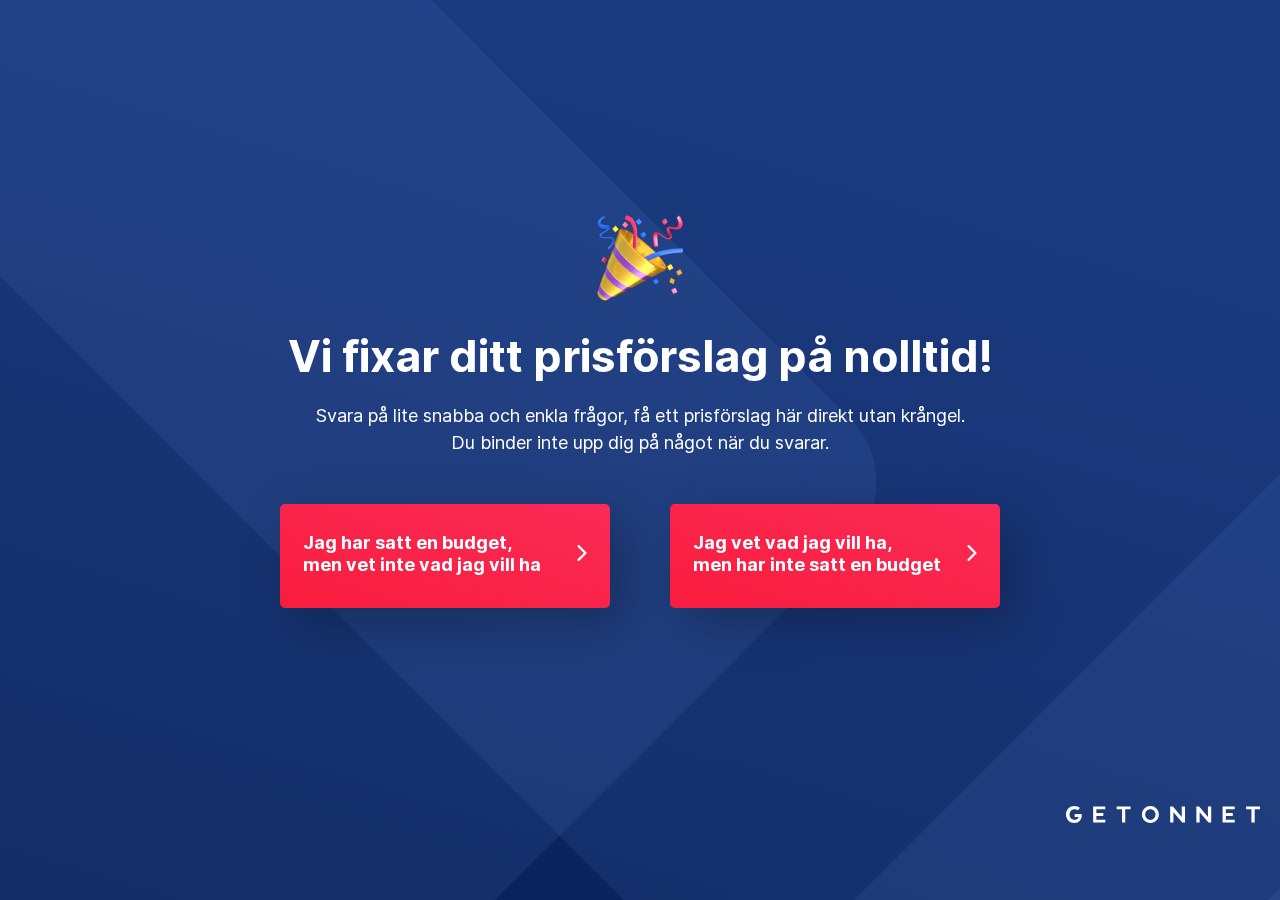
==== commit 45fcb1f0: "updated both form" ====
--- a/norway/index.html
+++ b/norway/index.html
@@ -24,7 +24,7 @@
                     <span class="icon">
                         <svg width="8" height="14" viewBox="0 0 8 14" fill="none" xmlns="http://www.w3.org/2000/svg"><path d="M0.287828 6.30489L6.3223 0.28734C6.70617 -0.0956467 7.32854 -0.0956468 7.71222 0.28734C8.09593 0.669986 8.09593 1.2906 7.71222 1.67322L2.37264 6.99783L7.71206 12.3223C8.09577 12.7051 8.09577 13.3256 7.71206 13.7083C7.32835 14.0911 6.70601 14.0911 6.32215 13.7083L0.287673 7.69062C0.0958184 7.4992 -5.89821e-07 7.24859 -6.11741e-07 6.99786C-6.33671e-07 6.74701 0.0960043 6.49622 0.287828 6.30489Z" fill="white"/></svg>
                     </span>
-                    <span class="text">Tidigare fråga</span>
+                    <span class="text">Forrige spørsmål</span>
                 </button>
             </div>
             <!-- END Body -->
@@ -84,7 +84,7 @@
                     </div>
 
                     <div class="section-options" id="options-2">
-                        <button class="option-button" data-target-page="3" data-price="7000"
+                        <button class="option-button" data-target-page="4" data-price="7000"
                                 data-price-name="page2" data-formval="1-3" data-formkey="4">
                             <span class="text">1-3</span>
                         </button>
@@ -109,8 +109,19 @@
 
                 <!-- === START page 3 === -->
                 <div id="page-3" class="form-page">
-                    <div class="icon">
-                        <img src="img/page-3-image.png" alt="browsers">
+                    <div class="icon" id="pb3-slider">
+                        <!-- default image-->
+                        <div><img src="img/slider/page-3-image.png" alt="browsers"></div>
+                        <!-- option 1 image-->
+                        <div><img src="img/slider/1.png" alt="browsers"></div>
+                        <!-- option 2 image-->
+                        <div><img src="img/slider/2.png" alt="browsers"></div>
+                        <!-- option 3 image-->
+                        <div><img src="img/slider/3.png" alt="browsers"></div>
+                        <!-- option 4 image-->
+                        <div><img src="img/slider/4.png" alt="browsers"></div>
+                        <!-- option 5 image-->
+                        <div><img src="img/slider/5.png" alt="browsers"></div>
                     </div>
 
                     <div class="section-text">
@@ -122,9 +133,9 @@
 
                     <div class="section-options" id="options-3">
 
-                        <button class="option-button-3" data-price="3000" data-formval="Enkelt">
+                        <button class="option-button-3" data-price="3000" data-formval="Enkelt" data-slider="1">
                             <label>
-                                <input type="radio" name="kind-of-design" checked>
+                                <input type="radio" name="kind-of-design">
                                 <span class="text">Enkelt</span>
                                 <span class="tooltip">
                                     Med <b>hög kvalité</b> går vi genom er design i flera instanser, för att det ska bli exakt så ni tänkt er.
@@ -132,7 +143,7 @@
                             </label>
                         </button>
 
-                        <button class="option-button-3" data-price="5000" data-formval="Delikat">
+                        <button class="option-button-3" data-price="5000" data-formval="Delikat"  data-slider="2">
                             <label>
                                 <input type="radio" name="kind-of-design">
                                 <span class="text">Delikat</span>
@@ -142,7 +153,7 @@
                             </label>
                         </button>
 
-                        <button class="option-button-3" data-price="10000" data-formval="Modern">
+                        <button class="option-button-3" data-price="10000" data-formval="Modern"  data-slider="3">
                             <label>
                                 <input type="radio" name="kind-of-design">
                                 <span class="text">Modern</span>
@@ -152,7 +163,7 @@
                             </label>
                         </button>
 
-                        <button class="option-button-3" data-price="20000" data-formval="Hög kvalité">
+                        <button class="option-button-3" data-price="20000" data-formval="Hög kvalité"  data-slider="4">
                             <label>
                                 <input type="radio" name="kind-of-design">
                                 <span class="text">Hög kvalité</span>
@@ -162,7 +173,7 @@
                             </label>
                         </button>
 
-                        <button class="option-button-3" data-price="100000" data-formval="Världsklass">
+                        <button class="option-button-3" data-price="100000" data-formval="Världsklass"  data-slider="5">
                             <label>
                                 <input type="radio" name="kind-of-design">
                                 <span class="text">Världsklass</span>
@@ -175,7 +186,7 @@
 
                     <div class="cta">
                         <!-- default price and design quality -->
-                        <button class="option-button"
+                        <button class="option-button disabled-by-default" disabled
                                 data-target-page="4" data-price="3000"
                                 data-price-name="page3" data-formval="Enkelt" data-formkey="5">
                             Nästa
@@ -272,8 +283,9 @@
                     </div>
 
                     <div class="cta">
-                        <button class="option-button" data-target-page="7"
-                                data-price="0" data-price-name="page6" data-formval="[]">
+                        <button class="option-button disabled-by-default" disabled
+                                data-target-page="7" data-price="0"
+                                data-price-name="page6" data-formval="[]">
                             <span class="text">Nästa</span>
                         </button>
                     </div>
@@ -401,7 +413,7 @@
                         <!-- price plan END -->
                         <!-- price plan START -->
                         <label class="card-check" data-formval="Business" data-formkey="11">
-                            <input type="radio" name="select-price" checked>
+                            <input type="radio" name="select-price">
 
                             <span class="card">
                                 <span class="plan-header">
@@ -440,9 +452,14 @@
                         <!-- price plan END -->
                         <!-- price plan START -->
                         <label class="card-check" data-formval="Pro" data-formkey="11">
-                            <input type="radio" name="select-price">
+                            <input type="radio" name="select-price" checked>
 
                             <span class="card">
+                                <!-- badge START -->
+                                <span class="plan-badge">
+                                    Mest valgte
+                                </span>
+                                <!-- badge END -->
                                 <span class="plan-header">
                                     <span class="plan-title">Pro</span>
                                     <span class="plan-price">
@@ -797,6 +814,7 @@
     </section>
     <!-- END price form -->
     <script src="https://ajax.googleapis.com/ajax/libs/jquery/3.4.1/jquery.min.js"></script>
+    <script src="js/slider.min.js"></script>
     <script src="js/app.js"></script>
 </body>
 
--- a/norway/css/app.css
+++ b/norway/css/app.css
@@ -92,7 +92,7 @@
   overflow: hidden; }
   @media (min-width: 768px) {
     #price-form {
-      padding: 40px; } }
+      padding: 20px 20px 40px 20px; } }
   @media (min-width: 992px) {
     #price-form {
       height: auto;
@@ -149,7 +149,7 @@
     #price-form #go-back-btn .text {
       font-style: normal;
       font-weight: 500;
-      font-size: 16px;
+      font-size: 14px;
       padding-bottom: 2px; }
     #price-form #go-back-btn:hover .icon {
       margin-left: 0; }
@@ -172,6 +172,9 @@
         min-height: 600px;
         margin: 45px 0; } }
   #price-form .form-page {
+    max-width: 1200px;
+    margin-left: auto;
+    margin-right: auto;
     width: 100%;
     height: 100%;
     position: absolute;
@@ -239,7 +242,7 @@
     margin-bottom: 15px; }
     @media (min-width: 768px) {
       #price-form .section-title {
-        font-size: 46px;
+        font-size: 44px;
         line-height: 56px; } }
   #price-form .para {
     font-style: normal;
@@ -558,8 +561,13 @@
       #options-3 .option-button-3 input[type="radio"]:checked ~ .tooltip {
         bottom: 44px; } }
 
-#page-3 .icon img {
-  max-width: 100%; }
+#page-3 .icon {
+  display: none; }
+  @media (min-width: 768px) {
+    #page-3 .icon {
+      display: block; } }
+  #page-3 .icon img {
+    max-width: 100%; }
 
 #page-3 .section-options {
   margin-top: 35px; }
@@ -798,11 +806,38 @@
       min-width: 241px;
       width: 100%;
       overflow: hidden;
-      cursor: pointer; }
+      cursor: pointer;
+      position: relative; }
       #options-9 .card-check .card:hover {
         margin: 0; }
         #options-9 .card-check .card:hover .plan-header {
           padding: 39px 18px 32px 18px; }
+      #options-9 .card-check .card .plan-badge {
+        background-color: #FFF766;
+        color: #151C27 !important;
+        height: 20px;
+        font-weight: bold;
+        font-size: 10px;
+        text-align: center;
+        display: -webkit-box;
+        display: -ms-flexbox;
+        display: flex;
+        -webkit-box-pack: center;
+        -ms-flex-pack: center;
+        justify-content: center;
+        -webkit-box-align: center;
+        -ms-flex-align: center;
+        align-items: center;
+        position: absolute;
+        right: -40px;
+        top: 25px;
+        width: 150px;
+        -webkit-transform: rotate(45deg);
+        -ms-transform: rotate(45deg);
+        transform: rotate(45deg);
+        -webkit-transform-origin: 50% 50%;
+        -ms-transform-origin: 50% 50%;
+        transform-origin: 50% 50%; }
     #options-9 .card-check .plan-header,
     #options-9 .card-check .plan-title,
     #options-9 .card-check .plan-price,
@@ -1123,25 +1158,59 @@
 #page-13 .option-button, #page-13 #page-10 .form_submit_btn, #page-10 #page-13 .form_submit_btn, #page-13 #page-15 .form_submit_btn, #page-15 #page-13 .form_submit_btn {
   min-width: 10px;
   width: 100%;
-  height: 137px;
-  -webkit-box-pack: center;
-  -ms-flex-pack: center;
-  justify-content: center;
+  height: auto;
+  -webkit-box-pack: justify;
+  -ms-flex-pack: justify;
+  justify-content: space-between;
+  -webkit-box-align: center;
+  -ms-flex-align: center;
+  align-items: center;
+  -ms-flex-line-pack: center;
+  align-content: center;
   -ms-flex-wrap: wrap;
   flex-wrap: wrap;
-  margin: 15px 0; }
+  margin: 10px 0; }
   @media (min-width: 576px) {
     #page-13 .option-button, #page-13 #page-10 .form_submit_btn, #page-10 #page-13 .form_submit_btn, #page-13 #page-15 .form_submit_btn, #page-15 #page-13 .form_submit_btn {
       width: 213px;
-      margin: 15px; } }
+      margin: 15px;
+      height: 137px;
+      -webkit-box-pack: center;
+      -ms-flex-pack: center;
+      justify-content: center; } }
   #page-13 .option-button .icon, #page-13 #page-10 .form_submit_btn .icon, #page-10 #page-13 .form_submit_btn .icon, #page-13 #page-15 .form_submit_btn .icon, #page-15 #page-13 .form_submit_btn .icon,
   #page-13 .option-button .text,
   #page-13 #page-10 .form_submit_btn .text,
   #page-10 #page-13 .form_submit_btn .text,
   #page-13 #page-15 .form_submit_btn .text,
   #page-15 #page-13 .form_submit_btn .text {
-    width: 100%;
+    width: auto;
     text-align: center; }
+    @media (min-width: 576px) {
+      #page-13 .option-button .icon, #page-13 #page-10 .form_submit_btn .icon, #page-10 #page-13 .form_submit_btn .icon, #page-13 #page-15 .form_submit_btn .icon, #page-15 #page-13 .form_submit_btn .icon,
+      #page-13 .option-button .text,
+      #page-13 #page-10 .form_submit_btn .text,
+      #page-10 #page-13 .form_submit_btn .text,
+      #page-13 #page-15 .form_submit_btn .text,
+      #page-15 #page-13 .form_submit_btn .text {
+        width: 100%; } }
+    #page-13 .option-button .icon svg, #page-13 #page-10 .form_submit_btn .icon svg, #page-10 #page-13 .form_submit_btn .icon svg, #page-13 #page-15 .form_submit_btn .icon svg, #page-15 #page-13 .form_submit_btn .icon svg,
+    #page-13 .option-button .text svg,
+    #page-13 #page-10 .form_submit_btn .text svg,
+    #page-10 #page-13 .form_submit_btn .text svg,
+    #page-13 #page-15 .form_submit_btn .text svg,
+    #page-15 #page-13 .form_submit_btn .text svg {
+      margin-bottom: 0;
+      height: 35px; }
+      @media (min-width: 576px) {
+        #page-13 .option-button .icon svg, #page-13 #page-10 .form_submit_btn .icon svg, #page-10 #page-13 .form_submit_btn .icon svg, #page-13 #page-15 .form_submit_btn .icon svg, #page-15 #page-13 .form_submit_btn .icon svg,
+        #page-13 .option-button .text svg,
+        #page-13 #page-10 .form_submit_btn .text svg,
+        #page-10 #page-13 .form_submit_btn .text svg,
+        #page-13 #page-15 .form_submit_btn .text svg,
+        #page-15 #page-13 .form_submit_btn .text svg {
+          height: auto;
+          margin-bottom: 20px; } }
 
 #page-14 .section-options {
   padding: 17px;
@@ -1268,6 +1337,13 @@
     #page-15 .form_submit_btn {
       width: 100%; } }
 
+/**
+* Page 3 image slider styles
+*/
+#pb3-slider img, #pb3-slider svg {
+  max-height: 130px;
+  width: auto; }
+
 #loader,
 #loader:after {
   border-radius: 50%;
